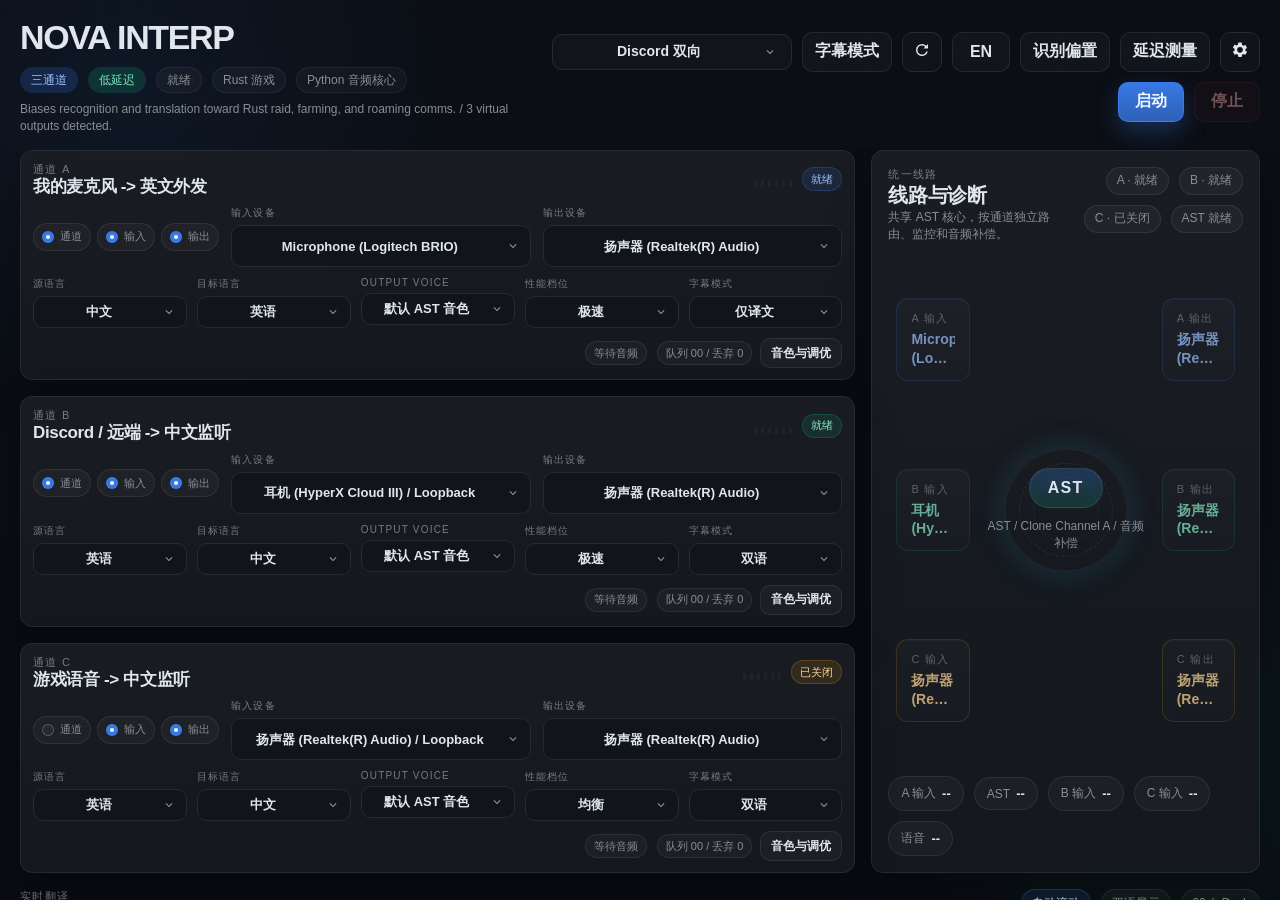
==== web_dashboard/index.html @ 584a2db0 "Initial commit" ====
<!doctype html>
<html lang="zh-CN">
<head>
  <meta charset="utf-8">
  <meta name="viewport" content="width=device-width, initial-scale=1">
  <title>NOVA INTERP</title>
  <link rel="stylesheet" href="./dashboard.css">
  <script src="qrc:///qtwebchannel/qwebchannel.js"></script>
</head>
<body>
  <div class="dashboard-app" id="app">
    <div class="ambient-grid" aria-hidden="true"></div>

    <header class="app-header">
      <div class="brand-stack">
        <div class="brand-line">
          <h1>NOVA INTERP</h1>
          <div class="status-tags">
            <span class="tag tag-blue" data-i18n="tag.dualChannel">Dual Channel</span>
            <span class="tag tag-green" data-i18n="tag.lowLatency">Low Latency</span>
            <span class="tag tag-muted" id="engineStateTag">Engine Ready</span>
            <span class="tag tag-muted" id="domainTag">Rust Raid</span>
            <span class="tag tag-muted" id="nativeCoreTag">Python Audio Core</span>
          </div>
        </div>
        <p class="brand-copy" id="brandCopy">
          Professional bilingual interpreting console for Discord, meetings, and live sessions.
        </p>
      </div>

      <div class="header-actions">
        <div class="scenario-block">
          <div class="custom-select compact" data-select="scene"></div>
        </div>

        <button class="action-button secondary compact-text-button" id="layoutToggleButton" type="button">字幕模式</button>

        <button class="icon-button" id="refreshButton" type="button" aria-label="Refresh">
          <svg viewBox="0 0 24 24" aria-hidden="true">
            <path d="M17.65 6.35A7.95 7.95 0 0 0 12 4a8 8 0 1 0 7.75 10h-2.08A6 6 0 1 1 12 6a5.9 5.9 0 0 1 4.24 1.76L14 10h6V4z"></path>
          </svg>
        </button>

        <button class="action-button secondary compact-text-button" id="languageToggleButton" type="button">EN</button>

        <button class="action-button secondary compact-text-button" id="biasButton" type="button" data-i18n="button.bias">Bias</button>

        <button class="action-button secondary compact-text-button" id="latencyButton" type="button" data-i18n="button.latency">Latency</button>

        <button class="icon-button" id="settingsButton" type="button" aria-label="Open settings">
          <svg viewBox="0 0 24 24" aria-hidden="true">
            <path d="M19.14 12.94a7.9 7.9 0 0 0 .05-.94 7.9 7.9 0 0 0-.05-.94l2.03-1.58a.5.5 0 0 0 .12-.63l-1.92-3.32a.5.5 0 0 0-.6-.22l-2.39.96a7.6 7.6 0 0 0-1.63-.94l-.36-2.54A.48.48 0 0 0 13.9 2h-3.8a.48.48 0 0 0-.49.41l-.36 2.54a7.6 7.6 0 0 0-1.63.94l-2.39-.96a.5.5 0 0 0-.6.22L2.71 8.47a.5.5 0 0 0 .12.63l2.03 1.58a7.9 7.9 0 0 0-.05.94c0 .32.02.63.05.94L2.83 14.14a.5.5 0 0 0-.12.63l1.92 3.32a.5.5 0 0 0 .6.22l2.39-.96c.5.38 1.05.69 1.63.94l.36 2.54a.48.48 0 0 0 .49.41h3.8a.48.48 0 0 0 .49-.41l.36-2.54c.58-.25 1.13-.56 1.63-.94l2.39.96a.5.5 0 0 0 .6-.22l1.92-3.32a.5.5 0 0 0-.12-.63zM12 15.5A3.5 3.5 0 1 1 12 8a3.5 3.5 0 0 1 0 7.5z"></path>
          </svg>
        </button>

        <button class="action-button primary" id="startButton" type="button" data-i18n="button.start">Start</button>
        <button class="action-button danger" id="stopButton" type="button" disabled data-i18n="button.stop">Stop</button>
      </div>
    </header>

    <main class="app-main">
      <section class="top-controls" id="topControls">
        <div class="controls-lock">
          <span class="lock-pill" data-i18n="runtime.running">Running</span>
          <span data-i18n="runtime.locked">Top configuration is locked while the engine is active.</span>
        </div>

        <article class="card channel-card channel-a control-card" data-channel="a" id="channelCardA">
          <div class="card-header">
            <div>
              <p class="eyebrow" data-i18n="channel.aEyebrow">Channel A</p>
              <h2 id="channelATitle">Speaker A</h2>
              <p class="card-copy" id="channelACopy">Outbound lane for your microphone, translated for the remote side.</p>
            </div>

            <div class="channel-header-meta">
              <div class="visualizer active" data-visualizer="a" aria-hidden="true">
                <span class="bar"></span>
                <span class="bar"></span>
                <span class="bar"></span>
                <span class="bar"></span>
                <span class="bar"></span>
                <span class="bar"></span>
              </div>
              <span class="status-pill accent-blue" data-state-pill="a">Ready</span>
            </div>
          </div>

          <div class="channel-top-band">
            <div class="channel-toggle-strip">
              <label class="channel-mini-toggle">
                <input id="aEnabledInput" type="checkbox">
                <span data-i18n="toggle.channel">Channel</span>
              </label>
              <label class="channel-mini-toggle">
                <input id="aInputEnabledInput" type="checkbox">
                <span data-i18n="toggle.input">Input</span>
              </label>
              <label class="channel-mini-toggle">
                <input id="aOutputEnabledInput" type="checkbox">
                <span data-i18n="toggle.output">Output</span>
              </label>
            </div>

            <div class="channel-device-grid">
              <div class="field">
                <span class="field-label" data-i18n="field.inputDevice">Input Device</span>
                <div class="custom-select" data-select="a-input"></div>
              </div>

              <div class="field">
                <span class="field-label" data-i18n="field.outputDevice">Output Device</span>
                <div class="custom-select" data-select="a-output"></div>
              </div>
            </div>
          </div>

          <div class="channel-config-grid">
            <div class="field">
              <span class="field-label" data-i18n="field.sourceLanguage">Source Language</span>
              <div class="custom-select compact" data-select="a-source"></div>
            </div>

            <div class="field">
              <span class="field-label" data-i18n="field.targetLanguage">Target Language</span>
              <div class="custom-select compact" data-select="a-target"></div>
            </div>

            <div class="field">
              <span class="field-label" data-i18n="field.outputVoice">Output Voice</span>
              <div class="custom-select compact" data-select="a-speaker"></div>
            </div>

            <div class="field">
              <span class="field-label" data-i18n="field.performance">Performance</span>
              <div class="custom-select compact" data-select="a-profile"></div>
            </div>

            <div class="field">
              <span class="field-label" data-i18n="field.transcriptMode">Transcript Mode</span>
              <div class="custom-select compact" data-select="a-subtitle"></div>
            </div>
          </div>

          <div class="channel-footer">
            <div class="route-note" id="aRouteNote"></div>
            <div class="channel-inline-actions">
              <div class="diag-chip-group">
                <span class="diag-chip accent-blue" id="aLatencyChip">72 ms audio</span>
                <span class="diag-chip" id="aQueueChip">Queue 02</span>
              </div>
              <button class="action-button secondary channel-tools-button" id="aChannelToolsButton" type="button" data-i18n="button.channelTools">Clone + Tuning</button>
            </div>
          </div>
        </article>

        <article class="card route-card control-card" id="routeCard">
          <div class="card-header route-header">
            <div>
              <p class="eyebrow" data-i18n="route.eyebrow">Unified Route</p>
              <h2 data-i18n="route.title">Route &amp; Diagnostics</h2>
              <p class="card-copy" id="routeCopy">Symmetric live view for both translation lanes with shared AST core.</p>
            </div>

            <div class="route-summary">
              <span class="summary-pill" id="summaryA">A Ready</span>
              <span class="summary-pill" id="summaryB">B Ready</span>
              <span class="summary-pill" id="summaryC">C Ready</span>
              <span class="summary-pill" id="summaryAst">AST Ready</span>
            </div>
          </div>

          <div class="route-network">
            <svg class="route-svg" viewBox="0 0 100 100" preserveAspectRatio="none" aria-hidden="true">
              <defs>
                <linearGradient id="routeBlue" x1="0%" y1="0%" x2="100%" y2="0%">
                  <stop offset="0%" stop-color="#3B82F6" stop-opacity="0.15"></stop>
                  <stop offset="45%" stop-color="#3B82F6" stop-opacity="0.95"></stop>
                  <stop offset="100%" stop-color="#3B82F6" stop-opacity="0.15"></stop>
                </linearGradient>
                <linearGradient id="routeGreen" x1="0%" y1="0%" x2="100%" y2="0%">
                  <stop offset="0%" stop-color="#10B981" stop-opacity="0.15"></stop>
                  <stop offset="45%" stop-color="#10B981" stop-opacity="0.95"></stop>
                  <stop offset="100%" stop-color="#10B981" stop-opacity="0.15"></stop>
                </linearGradient>
                <linearGradient id="routeAmber" x1="0%" y1="0%" x2="100%" y2="0%">
                  <stop offset="0%" stop-color="#F59E0B" stop-opacity="0.15"></stop>
                  <stop offset="45%" stop-color="#F59E0B" stop-opacity="0.95"></stop>
                  <stop offset="100%" stop-color="#F59E0B" stop-opacity="0.15"></stop>
                </linearGradient>
              </defs>
              <line x1="18" y1="18" x2="42" y2="18" class="route-line route-line-blue"></line>
              <line x1="58" y1="18" x2="82" y2="18" class="route-line route-line-blue"></line>
              <line x1="18" y1="50" x2="42" y2="50" class="route-line route-line-green"></line>
              <line x1="58" y1="50" x2="82" y2="50" class="route-line route-line-green"></line>
              <line x1="18" y1="82" x2="42" y2="82" class="route-line route-line-amber"></line>
              <line x1="58" y1="82" x2="82" y2="82" class="route-line route-line-amber"></line>
            </svg>

            <div class="route-node-card accent-blue active node-input-a">
              <span class="node-label" data-i18n="route.inputA">Input A</span>
              <strong class="node-value" id="routeInputA"></strong>
            </div>

            <div class="route-node-card accent-blue active node-output-a">
              <span class="node-label" data-i18n="route.outputA">Output A</span>
              <strong class="node-value" id="routeOutputA"></strong>
            </div>

            <div class="ast-core">
              <div class="ast-ring"></div>
              <div class="ast-pill">AST</div>
              <p id="astCoreCopy">Volc Engine S2S Stream</p>
            </div>

            <div class="route-node-card accent-green active node-output-b">
              <span class="node-label" data-i18n="route.outputB">Output B</span>
              <strong class="node-value" id="routeOutputB"></strong>
            </div>

            <div class="route-node-card accent-green active node-input-b">
              <span class="node-label" data-i18n="route.inputB">Input B</span>
              <strong class="node-value" id="routeInputB"></strong>
            </div>

            <div class="route-node-card accent-amber active node-input-c">
              <span class="node-label" data-i18n="route.inputC">Input C</span>
              <strong class="node-value" id="routeInputC"></strong>
            </div>

            <div class="route-node-card accent-amber active node-output-c">
              <span class="node-label" data-i18n="route.outputC">Output C</span>
              <strong class="node-value" id="routeOutputC"></strong>
            </div>
          </div>

          <div class="route-metrics">
            <div class="metric-chip">
              <span data-i18n="metric.inputA">Input A</span>
              <strong id="metricInputA">-32 dB</strong>
            </div>
            <div class="metric-chip">
              <span>AST</span>
              <strong id="metricAst">81 ms</strong>
            </div>
            <div class="metric-chip">
              <span data-i18n="metric.inputB">Input B</span>
              <strong id="metricInputB">-28 dB</strong>
            </div>
            <div class="metric-chip">
              <span data-i18n="metric.inputC">Input C</span>
              <strong id="metricInputC">-41 dB</strong>
            </div>
            <div class="metric-chip">
              <span data-i18n="metric.tts">TTS</span>
              <strong id="metricTts">124 ms</strong>
            </div>
          </div>
        </article>

        <article class="card channel-card channel-b control-card" data-channel="b" id="channelCardB">
          <div class="card-header">
            <div>
              <p class="eyebrow" data-i18n="channel.bEyebrow">Channel B</p>
              <h2 id="channelBTitle">Speaker B</h2>
              <p class="card-copy" id="channelBCopy">Inbound lane for remote audio, translated back for your monitoring bus.</p>
            </div>

            <div class="channel-header-meta">
              <div class="visualizer active" data-visualizer="b" aria-hidden="true">
                <span class="bar"></span>
                <span class="bar"></span>
                <span class="bar"></span>
                <span class="bar"></span>
                <span class="bar"></span>
                <span class="bar"></span>
              </div>
              <span class="status-pill accent-green" data-state-pill="b">Ready</span>
            </div>
          </div>

          <div class="channel-top-band">
            <div class="channel-toggle-strip">
              <label class="channel-mini-toggle">
                <input id="bEnabledInput" type="checkbox">
                <span data-i18n="toggle.channel">Channel</span>
              </label>
              <label class="channel-mini-toggle">
                <input id="bInputEnabledInput" type="checkbox">
                <span data-i18n="toggle.input">Input</span>
              </label>
              <label class="channel-mini-toggle">
                <input id="bOutputEnabledInput" type="checkbox">
                <span data-i18n="toggle.output">Output</span>
              </label>
            </div>

            <div class="channel-device-grid">
              <div class="field">
                <span class="field-label" data-i18n="field.inputDevice">Input Device</span>
                <div class="custom-select" data-select="b-input"></div>
              </div>

              <div class="field">
                <span class="field-label" data-i18n="field.outputDevice">Output Device</span>
                <div class="custom-select" data-select="b-output"></div>
              </div>
            </div>
          </div>

          <div class="channel-config-grid">
            <div class="field">
              <span class="field-label" data-i18n="field.sourceLanguage">Source Language</span>
              <div class="custom-select compact" data-select="b-source"></div>
            </div>

            <div class="field">
              <span class="field-label" data-i18n="field.targetLanguage">Target Language</span>
              <div class="custom-select compact" data-select="b-target"></div>
            </div>

            <div class="field">
              <span class="field-label" data-i18n="field.outputVoice">Output Voice</span>
              <div class="custom-select compact" data-select="b-speaker"></div>
            </div>

            <div class="field">
              <span class="field-label" data-i18n="field.performance">Performance</span>
              <div class="custom-select compact" data-select="b-profile"></div>
            </div>

            <div class="field">
              <span class="field-label" data-i18n="field.transcriptMode">Transcript Mode</span>
              <div class="custom-select compact" data-select="b-subtitle"></div>
            </div>
          </div>

          <div class="channel-footer">
            <div class="route-note" id="bRouteNote"></div>
            <div class="channel-inline-actions">
              <div class="diag-chip-group">
                <span class="diag-chip accent-green" id="bLatencyChip">68 ms audio</span>
                <span class="diag-chip" id="bQueueChip">Queue 01</span>
              </div>
              <button class="action-button secondary channel-tools-button" id="bChannelToolsButton" type="button" data-i18n="button.channelTools">Clone + Tuning</button>
            </div>
          </div>
        </article>

        <article class="card channel-card channel-c control-card" data-channel="c" id="channelCardC">
          <div class="card-header">
            <div>
              <p class="eyebrow" data-i18n="channel.cEyebrow">Channel C</p>
              <h2 id="channelCTitle">Speaker C</h2>
              <p class="card-copy" id="channelCCopy">Inbound lane for game voice audio, translated for your local monitoring without hijacking your game sound output.</p>
            </div>

            <div class="channel-header-meta">
              <div class="visualizer active" data-visualizer="c" aria-hidden="true">
                <span class="bar"></span>
                <span class="bar"></span>
                <span class="bar"></span>
                <span class="bar"></span>
                <span class="bar"></span>
                <span class="bar"></span>
              </div>
              <span class="status-pill accent-amber" data-state-pill="c">Ready</span>
            </div>
          </div>

          <div class="channel-top-band">
            <div class="channel-toggle-strip">
              <label class="channel-mini-toggle">
                <input id="cEnabledInput" type="checkbox">
                <span data-i18n="toggle.channel">Channel</span>
              </label>
              <label class="channel-mini-toggle">
                <input id="cInputEnabledInput" type="checkbox">
                <span data-i18n="toggle.input">Input</span>
              </label>
              <label class="channel-mini-toggle">
                <input id="cOutputEnabledInput" type="checkbox">
                <span data-i18n="toggle.output">Output</span>
              </label>
            </div>

            <div class="channel-device-grid">
              <div class="field">
                <span class="field-label" data-i18n="field.inputDevice">Input Device</span>
                <div class="custom-select" data-select="c-input"></div>
              </div>

              <div class="field">
                <span class="field-label" data-i18n="field.outputDevice">Output Device</span>
                <div class="custom-select" data-select="c-output"></div>
              </div>
            </div>
          </div>

          <div class="channel-config-grid">
            <div class="field">
              <span class="field-label" data-i18n="field.sourceLanguage">Source Language</span>
              <div class="custom-select compact" data-select="c-source"></div>
            </div>

            <div class="field">
              <span class="field-label" data-i18n="field.targetLanguage">Target Language</span>
              <div class="custom-select compact" data-select="c-target"></div>
            </div>

            <div class="field">
              <span class="field-label" data-i18n="field.outputVoice">Output Voice</span>
              <div class="custom-select compact" data-select="c-speaker"></div>
            </div>

            <div class="field">
              <span class="field-label" data-i18n="field.performance">Performance</span>
              <div class="custom-select compact" data-select="c-profile"></div>
            </div>

            <div class="field">
              <span class="field-label" data-i18n="field.transcriptMode">Transcript Mode</span>
              <div class="custom-select compact" data-select="c-subtitle"></div>
            </div>
          </div>

          <div class="channel-footer">
            <div class="route-note" id="cRouteNote"></div>
            <div class="channel-inline-actions">
              <div class="diag-chip-group">
                <span class="diag-chip accent-amber" id="cLatencyChip">94 ms audio</span>
                <span class="diag-chip" id="cQueueChip">Queue 00</span>
              </div>
              <button class="action-button secondary channel-tools-button" id="cChannelToolsButton" type="button" data-i18n="button.channelTools">Clone + Tuning</button>
            </div>
          </div>
        </article>
      </section>

      <section class="transcript-dock">
        <div class="dock-header">
          <div>
            <p class="eyebrow" data-i18n="dock.eyebrow">Live Translation</p>
            <h2 data-i18n="dock.title">Dual-Pane Transcript Dock</h2>
            <p class="card-copy" data-i18n="dock.copy">Smooth auto-scroll, source text dimmed, translated text emphasized for continuous reading.</p>
          </div>

          <div class="dock-summary">
            <span class="summary-pill active" data-i18n="dock.autoScroll">Auto Scroll</span>
            <span class="summary-pill" data-i18n="dock.bilingual">Bilingual</span>
            <span class="summary-pill">60vh Dock</span>
          </div>
        </div>

        <div class="transcript-grid">
          <section class="transcript-pane pane-a">
            <div class="pane-header">
              <div>
                <p class="eyebrow" data-i18n="pane.aEyebrow">Channel A Feed</p>
                <h3 id="paneATitle">Speaker A to Remote</h3>
              </div>
              <span class="status-pill accent-blue" id="paneAStatus">Idle</span>
            </div>
            <div class="live-preview" id="livePreviewA">
              <div class="entry-source" id="livePreviewASource"></div>
              <div class="entry-target" id="livePreviewATarget"></div>
            </div>
            <div class="transcript-scroll" id="transcriptA"></div>
          </section>

          <section class="transcript-pane pane-b">
            <div class="pane-header">
              <div>
                <p class="eyebrow" data-i18n="pane.bEyebrow">Channel B Feed</p>
                <h3 id="paneBTitle">Remote to Speaker A</h3>
              </div>
              <span class="status-pill accent-green" id="paneBStatus">Idle</span>
            </div>
            <div class="live-preview" id="livePreviewB">
              <div class="entry-source" id="livePreviewBSource"></div>
              <div class="entry-target" id="livePreviewBTarget"></div>
            </div>
            <div class="transcript-scroll" id="transcriptB"></div>
          </section>

          <section class="transcript-pane pane-c">
            <div class="pane-header">
              <div>
                <p class="eyebrow" data-i18n="pane.cEyebrow">Channel C Feed</p>
                <h3 id="paneCTitle">Game Voice to You</h3>
              </div>
              <span class="status-pill accent-amber" id="paneCStatus">Idle</span>
            </div>
            <div class="live-preview" id="livePreviewC">
              <div class="entry-source" id="livePreviewCSource"></div>
              <div class="entry-target" id="livePreviewCTarget"></div>
            </div>
            <div class="transcript-scroll" id="transcriptC"></div>
          </section>
        </div>
      </section>
    </main>

    <div class="modal-backdrop" id="modalBackdrop" hidden></div>

    <aside class="credentials-drawer system-drawer" id="credentialsDrawer" aria-hidden="true">
      <div class="drawer-header">
        <div>
          <p class="eyebrow" data-i18n="drawer.eyebrow">Engine Settings</p>
          <h2 data-i18n="drawer.title">Engine Credentials</h2>
        </div>
        <button class="icon-button ghost" id="closeDrawerButton" type="button" aria-label="Close settings">
          <svg viewBox="0 0 24 24" aria-hidden="true">
            <path d="M18.3 5.71 12 12l6.3 6.29-1.42 1.42L10.59 13.4 4.29 19.7 2.88 18.3 9.17 12 2.88 5.71 4.29 4.29l6.3 6.3 6.29-6.3z"></path>
          </svg>
        </button>
      </div>

      <div class="drawer-body">
        <section class="drawer-section">
          <div class="section-head">
            <div>
              <p class="eyebrow" data-i18n="platform.eyebrow">Platform</p>
              <h3 data-i18n="platform.title">Audio Core &amp; Updates</h3>
            </div>
            <span class="summary-pill" id="audioCorePill">Python Audio</span>
          </div>

          <label class="credential-field">
            <span class="field-label" data-i18n="platform.updateManifest">Update Manifest URL</span>
            <input class="credential-input" id="updateManifestInput" type="text" value="">
          </label>

          <div class="drawer-inline">
            <button class="action-button secondary" id="checkUpdateButton" type="button" data-i18n="button.checkUpdates">Check Updates</button>
            <button class="action-button secondary" id="downloadUpdateButton" type="button" data-i18n="button.downloadUpdate">Download Update</button>
          </div>

          <div class="drawer-note" id="updateStatusNote"></div>
        </section>

        <section class="drawer-section">
          <div class="section-head">
            <div>
              <p class="eyebrow" data-i18n="credentials.eyebrow">Credentials</p>
              <h3 data-i18n="credentials.title">Engine Access</h3>
            </div>
          </div>

          <label class="credential-field">
            <span class="field-label">App ID</span>
            <input class="credential-input" id="credentialAppId" type="text" value="">
          </label>

          <label class="credential-field">
            <span class="field-label" data-i18n="credentials.accessToken">Access Token</span>
            <input class="credential-input" id="credentialAccessToken" type="password" value="">
          </label>

          <label class="credential-field">
            <span class="field-label" data-i18n="credentials.secretKey">Secret Key</span>
            <input class="credential-input" id="credentialSecretKey" type="password" value="">
          </label>

          <label class="credential-field">
            <span class="field-label" data-i18n="credentials.resourceId">Resource ID</span>
            <input class="credential-input" id="credentialResourceId" type="text" value="volc.service_type.10053">
          </label>

          <div class="drawer-note" data-i18n="credentials.note">
            Virtual sound cards, loopback inputs, and hardware devices are all refreshed from the local machine. Install a new cable, click refresh, and it will appear in the dropdowns.
          </div>
        </section>

        <div class="drawer-actions">
          <button class="action-button" id="saveConfigButton" type="button" data-i18n="button.saveConfig">Save Config</button>
          <button class="action-button" id="exportSessionButton" type="button" data-i18n="button.exportSession">Export Session</button>
        </div>
      </div>
    </aside>

    <aside class="credentials-drawer bias-drawer" id="biasDrawer" aria-hidden="true">
      <div class="drawer-header">
        <div>
          <p class="eyebrow" data-i18n="domain.eyebrow">Domain Bias</p>
          <h2 data-i18n="domain.title">Recognition Bias</h2>
        </div>
        <button class="icon-button ghost" id="closeBiasDrawerButton" type="button" aria-label="Close bias settings">
          <svg viewBox="0 0 24 24" aria-hidden="true">
            <path d="M18.3 5.71 12 12l6.3 6.29-1.42 1.42L10.59 13.4 4.29 19.7 2.88 18.3 9.17 12 2.88 5.71 4.29 4.29l6.3 6.3 6.29-6.3z"></path>
          </svg>
        </button>
      </div>

      <div class="drawer-body">
        <section class="drawer-section">
          <div class="section-head">
            <div>
              <p class="eyebrow" data-i18n="domain.eyebrow">Domain Bias</p>
              <h3 data-i18n="domain.title">Recognition Bias</h3>
            </div>
            <span class="summary-pill" id="virtualDeviceHint">Virtual-ready</span>
          </div>

          <div class="field">
            <span class="field-label" data-i18n="domain.preset">Domain Preset</span>
            <div class="custom-select compact" data-select="domain-preset"></div>
          </div>

          <label class="credential-field">
            <span class="field-label" data-i18n="domain.context">Context Bias</span>
            <textarea class="drawer-textarea" id="domainContextInput" rows="4"></textarea>
          </label>

          <label class="credential-field">
            <span class="field-label" data-i18n="domain.hotWords">Hot Words</span>
            <textarea class="drawer-textarea" id="domainHotWordsInput" rows="4"></textarea>
          </label>

          <label class="credential-field">
            <span class="field-label" data-i18n="domain.correctWords">Correct Words</span>
            <textarea class="drawer-textarea" id="domainCorrectWordsInput" rows="5" placeholder="wrong => right"></textarea>
          </label>

          <label class="credential-field">
            <span class="field-label" data-i18n="domain.glossary">Glossary</span>
            <textarea class="drawer-textarea" id="domainGlossaryInput" rows="5" placeholder="source => target"></textarea>
          </label>
        </section>
      </div>
    </aside>

    <aside class="credentials-drawer latency-drawer" id="latencyDrawer" aria-hidden="true">
      <div class="drawer-header">
        <div>
          <p class="eyebrow" data-i18n="latency.eyebrow">Latency</p>
          <h2 data-i18n="latency.title">Latency Measurement</h2>
          <p class="brand-copy" data-i18n="latency.copy">Measure first audio, recognition, translation, and TTS generation latency from the current session.</p>
        </div>
        <button class="icon-button ghost" id="closeLatencyDrawerButton" type="button" aria-label="Close latency panel">
          <svg viewBox="0 0 24 24" aria-hidden="true">
            <path d="M18.3 5.71 12 12l6.3 6.29-1.42 1.42L10.59 13.4 4.29 19.7 2.88 18.3 9.17 12 2.88 5.71 4.29 4.29l6.3 6.3 6.29-6.3z"></path>
          </svg>
        </button>
      </div>

      <div class="drawer-body">
        <section class="drawer-section">
          <div class="section-head">
            <div>
              <p class="eyebrow" data-i18n="latency.summaryEyebrow">Session Summary</p>
              <h3 data-i18n="latency.summaryTitle">Current Summary</h3>
            </div>
            <span class="summary-pill" id="latencySummaryScope">Active</span>
          </div>

          <div class="latency-summary-grid">
            <article class="latency-stat-card">
              <span class="field-label" data-i18n="latency.firstAudio">First Audio</span>
              <strong id="latencySummaryFirstAudio">--</strong>
            </article>
            <article class="latency-stat-card">
              <span class="field-label" data-i18n="latency.recognition">Speech Recognition</span>
              <strong id="latencySummaryRecognition">--</strong>
            </article>
            <article class="latency-stat-card">
              <span class="field-label" data-i18n="latency.translation">Translation Processing</span>
              <strong id="latencySummaryTranslation">--</strong>
            </article>
            <article class="latency-stat-card">
              <span class="field-label" data-i18n="latency.tts">TTS Generation</span>
              <strong id="latencySummaryTts">--</strong>
            </article>
          </div>
        </section>

        <section class="drawer-section">
          <div class="section-head">
            <div>
              <p class="eyebrow" data-i18n="latency.channelEyebrow">Per Channel</p>
              <h3 data-i18n="latency.channelTitle">Channel Breakdown</h3>
            </div>
          </div>

          <div class="latency-channel-list">
            <article class="latency-channel-card accent-blue" id="latencyCardA">
              <div class="latency-channel-head">
                <div>
                  <p class="eyebrow" data-i18n="channel.aEyebrow">Channel A</p>
                  <h3 id="latencyTitleA">Channel A</h3>
                </div>
                <span class="status-pill accent-blue" id="latencyStatusA">Idle</span>
              </div>
              <div class="latency-stat-grid">
                <div class="latency-stat-row"><span data-i18n="latency.firstAudio">First Audio</span><strong id="latencyAFirstAudio">--</strong></div>
                <div class="latency-stat-row"><span data-i18n="latency.recognition">Speech Recognition</span><strong id="latencyARecognition">--</strong></div>
                <div class="latency-stat-row"><span data-i18n="latency.translation">Translation Processing</span><strong id="latencyATranslation">--</strong></div>
                <div class="latency-stat-row"><span data-i18n="latency.tts">TTS Generation</span><strong id="latencyATts">--</strong></div>
              </div>
            </article>

            <article class="latency-channel-card accent-green" id="latencyCardB">
              <div class="latency-channel-head">
                <div>
                  <p class="eyebrow" data-i18n="channel.bEyebrow">Channel B</p>
                  <h3 id="latencyTitleB">Channel B</h3>
                </div>
                <span class="status-pill accent-green" id="latencyStatusB">Idle</span>
              </div>
              <div class="latency-stat-grid">
                <div class="latency-stat-row"><span data-i18n="latency.firstAudio">First Audio</span><strong id="latencyBFirstAudio">--</strong></div>
                <div class="latency-stat-row"><span data-i18n="latency.recognition">Speech Recognition</span><strong id="latencyBRecognition">--</strong></div>
                <div class="latency-stat-row"><span data-i18n="latency.translation">Translation Processing</span><strong id="latencyBTranslation">--</strong></div>
                <div class="latency-stat-row"><span data-i18n="latency.tts">TTS Generation</span><strong id="latencyBTts">--</strong></div>
              </div>
            </article>

            <article class="latency-channel-card accent-amber" id="latencyCardC">
              <div class="latency-channel-head">
                <div>
                  <p class="eyebrow" data-i18n="channel.cEyebrow">Channel C</p>
                  <h3 id="latencyTitleC">Channel C</h3>
                </div>
                <span class="status-pill accent-amber" id="latencyStatusC">Idle</span>
              </div>
              <div class="latency-stat-grid">
                <div class="latency-stat-row"><span data-i18n="latency.firstAudio">First Audio</span><strong id="latencyCFirstAudio">--</strong></div>
                <div class="latency-stat-row"><span data-i18n="latency.recognition">Speech Recognition</span><strong id="latencyCRecognition">--</strong></div>
                <div class="latency-stat-row"><span data-i18n="latency.translation">Translation Processing</span><strong id="latencyCTranslation">--</strong></div>
                <div class="latency-stat-row"><span data-i18n="latency.tts">TTS Generation</span><strong id="latencyCTts">--</strong></div>
              </div>
            </article>
          </div>
        </section>
      </div>
    </aside>

    <aside class="credentials-drawer channel-drawer" id="channelDrawer" aria-hidden="true">
      <div class="drawer-header">
        <div>
          <p class="eyebrow" id="channelDrawerEyebrow">Channel A</p>
          <h2 id="channelDrawerTitle">Channel A Clone &amp; Tuning</h2>
          <p class="brand-copy" id="channelDrawerCopy">Open channel-specific voice clone and low-latency tuning.</p>
        </div>
        <button class="icon-button ghost" id="closeChannelDrawerButton" type="button" aria-label="Close channel tools">
          <svg viewBox="0 0 24 24" aria-hidden="true">
            <path d="M18.3 5.71 12 12l6.3 6.29-1.42 1.42L10.59 13.4 4.29 19.7 2.88 18.3 9.17 12 2.88 5.71 4.29 4.29l6.3 6.3 6.29-6.3z"></path>
          </svg>
        </button>
      </div>

      <div class="drawer-body">
        <section class="drawer-section">
          <div class="section-head">
            <div>
              <p class="eyebrow" data-i18n="clone.eyebrow">Voice Clone</p>
              <h3 data-i18n="clone.title">Voice Clone V3</h3>
            </div>
          </div>

          <div class="advanced-grid channel-scope-grid">
            <div class="advanced-card channel-detail-panel" data-channel-panel="a">
              <p class="eyebrow" data-i18n="channel.aEyebrow">Channel A</p>

              <div class="drawer-inline">
                <button class="action-button secondary compact-text-button" id="aPreviewVoiceButton" type="button" data-i18n="button.previewVoice">Preview</button>
                <span class="drawer-note inline-note" id="aPreviewVoiceNote"></span>
              </div>

              <label class="toggle-row">
                <input id="aCloneEnabledInput" type="checkbox">
                <span data-i18n="advanced.useClone">Use Cloned Voice</span>
              </label>

              <div class="field">
                <span class="field-label" data-i18n="advanced.cloneSpeaker">Clone Speaker ID</span>
                <div class="custom-select compact" data-select="a-clone-speaker"></div>
              </div>

              <label class="credential-field">
                <span class="field-label" data-i18n="advanced.cloneSpeed">Clone Speed</span>
                <input class="credential-input" id="aCloneSpeedInput" type="number" min="0.6" max="1.8" step="0.05">
              </label>
            </div>

            <div class="advanced-card channel-detail-panel" data-channel-panel="b">
              <p class="eyebrow" data-i18n="channel.bEyebrow">Channel B</p>

              <div class="drawer-inline">
                <button class="action-button secondary compact-text-button" id="bPreviewVoiceButton" type="button" data-i18n="button.previewVoice">Preview</button>
                <span class="drawer-note inline-note" id="bPreviewVoiceNote"></span>
              </div>

              <label class="toggle-row">
                <input id="bCloneEnabledInput" type="checkbox">
                <span data-i18n="advanced.useClone">Use Cloned Voice</span>
              </label>

              <div class="field">
                <span class="field-label" data-i18n="advanced.cloneSpeaker">Clone Speaker ID</span>
                <div class="custom-select compact" data-select="b-clone-speaker"></div>
              </div>

              <label class="credential-field">
                <span class="field-label" data-i18n="advanced.cloneSpeed">Clone Speed</span>
                <input class="credential-input" id="bCloneSpeedInput" type="number" min="0.6" max="1.8" step="0.05">
              </label>
            </div>

            <div class="advanced-card channel-detail-panel" data-channel-panel="c">
              <p class="eyebrow" data-i18n="channel.cEyebrow">Channel C</p>

              <div class="drawer-inline">
                <button class="action-button secondary compact-text-button" id="cPreviewVoiceButton" type="button" data-i18n="button.previewVoice">Preview</button>
                <span class="drawer-note inline-note" id="cPreviewVoiceNote"></span>
              </div>

              <label class="toggle-row">
                <input id="cCloneEnabledInput" type="checkbox">
                <span data-i18n="advanced.useClone">Use Cloned Voice</span>
              </label>

              <div class="field">
                <span class="field-label" data-i18n="advanced.cloneSpeaker">Clone Speaker ID</span>
                <div class="custom-select compact" data-select="c-clone-speaker"></div>
              </div>

              <label class="credential-field">
                <span class="field-label" data-i18n="advanced.cloneSpeed">Clone Speed</span>
                <input class="credential-input" id="cCloneSpeedInput" type="number" min="0.6" max="1.8" step="0.05">
              </label>
            </div>
          </div>

          <label class="credential-field">
            <span class="field-label" data-i18n="clone.samplePath">Training Sample</span>
            <div class="drawer-inline">
              <input class="credential-input grow" id="voiceCloneSamplePathInput" type="text" value="">
              <button class="action-button secondary" id="voiceCloneBrowseButton" type="button" data-i18n="button.browse">Browse</button>
            </div>
          </label>

          <div class="advanced-grid clone-record-grid">
            <div class="field">
              <span class="field-label" data-i18n="clone.recordInput">Record Input</span>
              <div class="custom-select compact" data-select="voice-clone-record-device"></div>
            </div>

            <div class="field">
              <span class="field-label" data-i18n="clone.recordAction">Microphone Sample</span>
              <div class="drawer-inline">
                <button class="action-button secondary" id="voiceCloneRecordButton" type="button" data-i18n="button.recordClone">Record from Mic</button>
                <span class="drawer-note inline-note" id="voiceCloneRecordNote"></span>
              </div>
            </div>
          </div>

          <div class="advanced-grid">
            <div class="field">
              <span class="field-label" data-i18n="clone.speakerId">Speaker ID</span>
              <div class="custom-select compact" data-select="voice-clone-speaker-id"></div>
            </div>

            <div class="field">
              <span class="field-label" data-i18n="clone.language">Training Language</span>
              <div class="custom-select compact" data-select="voice-clone-language"></div>
            </div>
          </div>

          <label class="credential-field">
            <span class="field-label" data-i18n="clone.referenceText">Reference Text</span>
            <textarea class="drawer-textarea" id="voiceCloneReferenceInput" rows="3"></textarea>
          </label>

          <label class="credential-field">
            <span class="field-label" data-i18n="clone.demoText">Demo Text</span>
            <textarea class="drawer-textarea" id="voiceCloneDemoInput" rows="3"></textarea>
          </label>

          <div class="drawer-inline">
            <button class="action-button secondary" id="trainVoiceCloneButton" type="button" data-i18n="button.trainClone">Train Clone</button>
            <button class="action-button secondary" id="refreshVoiceCloneButton" type="button" data-i18n="button.refreshClone">Refresh Status</button>
          </div>

          <div class="drawer-note" id="cloneStatusNote"></div>
        </section>

        <section class="drawer-section">
          <div class="section-head">
            <div>
              <p class="eyebrow" data-i18n="advanced.eyebrow">Latency &amp; Cleanup</p>
              <h3 data-i18n="advanced.title">Advanced Channel Tuning</h3>
            </div>
          </div>

          <div class="advanced-grid">
            <div class="advanced-card channel-detail-panel" data-channel-panel="a">
              <p class="eyebrow" data-i18n="channel.aEyebrow">Channel A</p>

              <label class="credential-field">
                <span class="field-label" data-i18n="advanced.startupBuffer">Startup Buffer (ms)</span>
                <input class="credential-input" id="aStartupBufferInput" type="number" min="16" max="200" step="1">
              </label>

              <label class="credential-field">
                <span class="field-label" data-i18n="advanced.noiseGate">Noise Gate (dB)</span>
                <input class="credential-input" id="aNoiseGateInput" type="number" min="-90" max="-10" step="1">
              </label>

              <label class="credential-field">
                <span class="field-label" data-i18n="advanced.silenceHold">Silence Hold (ms)</span>
                <input class="credential-input" id="aHoldInput" type="number" min="0" max="1200" step="10">
              </label>

              <label class="toggle-row">
                <input id="aSkipSilenceInput" type="checkbox">
                <span data-i18n="advanced.dropSilence">Drop silent chunks</span>
              </label>

              <label class="toggle-row">
                <input id="aEnableAgcInput" type="checkbox">
                <span data-i18n="advanced.enableAgc">Enable AGC</span>
              </label>

              <label class="credential-field">
                <span class="field-label" data-i18n="advanced.agcTarget">AGC Target (dBFS)</span>
                <input class="credential-input" id="aAgcTargetInput" type="number" min="-30" max="-6" step="1">
              </label>

              <label class="credential-field">
                <span class="field-label" data-i18n="advanced.agcMaxGain">AGC Max Gain</span>
                <input class="credential-input" id="aAgcMaxGainInput" type="number" min="1" max="16" step="0.5">
              </label>

              <label class="toggle-row">
                <input id="aEnableDenoiseInput" type="checkbox">
                <span data-i18n="advanced.enableDenoise">Enable Denoise</span>
              </label>

              <label class="credential-field">
                <span class="field-label" data-i18n="advanced.denoiseStrength">Denoise Strength</span>
                <input class="credential-input" id="aDenoiseStrengthInput" type="number" min="0" max="0.95" step="0.01">
              </label>

              <label class="toggle-row">
                <input id="aMonitorEnabledInput" type="checkbox">
                <span data-i18n="advanced.monitorPlayback">Monitor translated voice</span>
              </label>

              <div class="field">
                <span class="field-label" data-i18n="advanced.monitorDevice">Monitor Device</span>
                <div class="custom-select compact" data-select="a-monitor-output"></div>
              </div>
            </div>

            <div class="advanced-card channel-detail-panel" data-channel-panel="b">
              <p class="eyebrow" data-i18n="channel.bEyebrow">Channel B</p>

              <label class="credential-field">
                <span class="field-label" data-i18n="advanced.startupBuffer">Startup Buffer (ms)</span>
                <input class="credential-input" id="bStartupBufferInput" type="number" min="16" max="200" step="1">
              </label>

              <label class="credential-field">
                <span class="field-label" data-i18n="advanced.noiseGate">Noise Gate (dB)</span>
                <input class="credential-input" id="bNoiseGateInput" type="number" min="-90" max="-10" step="1">
              </label>

              <label class="credential-field">
                <span class="field-label" data-i18n="advanced.silenceHold">Silence Hold (ms)</span>
                <input class="credential-input" id="bHoldInput" type="number" min="0" max="1200" step="10">
              </label>

              <label class="toggle-row">
                <input id="bSkipSilenceInput" type="checkbox">
                <span data-i18n="advanced.dropSilence">Drop silent chunks</span>
              </label>

              <label class="toggle-row">
                <input id="bEnableAgcInput" type="checkbox">
                <span data-i18n="advanced.enableAgc">Enable AGC</span>
              </label>

              <label class="credential-field">
                <span class="field-label" data-i18n="advanced.agcTarget">AGC Target (dBFS)</span>
                <input class="credential-input" id="bAgcTargetInput" type="number" min="-30" max="-6" step="1">
              </label>

              <label class="credential-field">
                <span class="field-label" data-i18n="advanced.agcMaxGain">AGC Max Gain</span>
                <input class="credential-input" id="bAgcMaxGainInput" type="number" min="1" max="16" step="0.5">
              </label>

              <label class="toggle-row">
                <input id="bEnableDenoiseInput" type="checkbox">
                <span data-i18n="advanced.enableDenoise">Enable Denoise</span>
              </label>

              <label class="credential-field">
                <span class="field-label" data-i18n="advanced.denoiseStrength">Denoise Strength</span>
                <input class="credential-input" id="bDenoiseStrengthInput" type="number" min="0" max="0.95" step="0.01">
              </label>

              <label class="toggle-row">
                <input id="bMonitorEnabledInput" type="checkbox">
                <span data-i18n="advanced.monitorPlayback">Monitor translated voice</span>
              </label>

              <div class="field">
                <span class="field-label" data-i18n="advanced.monitorDevice">Monitor Device</span>
                <div class="custom-select compact" data-select="b-monitor-output"></div>
              </div>
            </div>

            <div class="advanced-card channel-detail-panel" data-channel-panel="c">
              <p class="eyebrow" data-i18n="channel.cEyebrow">Channel C</p>

              <label class="credential-field">
                <span class="field-label" data-i18n="advanced.startupBuffer">Startup Buffer (ms)</span>
                <input class="credential-input" id="cStartupBufferInput" type="number" min="16" max="200" step="1">
              </label>

              <label class="credential-field">
                <span class="field-label" data-i18n="advanced.noiseGate">Noise Gate (dB)</span>
                <input class="credential-input" id="cNoiseGateInput" type="number" min="-90" max="-10" step="1">
              </label>

              <label class="credential-field">
                <span class="field-label" data-i18n="advanced.silenceHold">Silence Hold (ms)</span>
                <input class="credential-input" id="cHoldInput" type="number" min="0" max="1200" step="10">
              </label>

              <label class="toggle-row">
                <input id="cSkipSilenceInput" type="checkbox">
                <span data-i18n="advanced.dropSilence">Drop silent chunks</span>
              </label>

              <label class="toggle-row">
                <input id="cEnableAgcInput" type="checkbox">
                <span data-i18n="advanced.enableAgc">Enable AGC</span>
              </label>

              <label class="credential-field">
                <span class="field-label" data-i18n="advanced.agcTarget">AGC Target (dBFS)</span>
                <input class="credential-input" id="cAgcTargetInput" type="number" min="-30" max="-6" step="1">
              </label>

              <label class="credential-field">
                <span class="field-label" data-i18n="advanced.agcMaxGain">AGC Max Gain</span>
                <input class="credential-input" id="cAgcMaxGainInput" type="number" min="1" max="16" step="0.5">
              </label>

              <label class="toggle-row">
                <input id="cEnableDenoiseInput" type="checkbox">
                <span data-i18n="advanced.enableDenoise">Enable Denoise</span>
              </label>

              <label class="credential-field">
                <span class="field-label" data-i18n="advanced.denoiseStrength">Denoise Strength</span>
                <input class="credential-input" id="cDenoiseStrengthInput" type="number" min="0" max="0.95" step="0.01">
              </label>

              <label class="toggle-row">
                <input id="cMonitorEnabledInput" type="checkbox">
                <span data-i18n="advanced.monitorPlayback">Monitor translated voice</span>
              </label>

              <div class="field">
                <span class="field-label" data-i18n="advanced.monitorDevice">Monitor Device</span>
                <div class="custom-select compact" data-select="c-monitor-output"></div>
              </div>
            </div>
          </div>
        </section>
      </div>
    </aside>
  </div>

  <script src="./dashboard_state.js"></script>
  <script src="./dashboard.js"></script>
</body>
</html>
---- web_dashboard/dashboard.css ----
:root {
  color-scheme: dark;
  --bg: #0b0e14;
  --bg-deep: #080b10;
  --card: #15181e;
  --card-alt: #1a1d23;
  --border: #262b33;
  --border-soft: rgba(255, 255, 255, 0.04);
  --text: #e0e6ed;
  --muted: #8a8d91;
  --muted-soft: #69717d;
  --blue: #3b82f6;
  --blue-soft: rgba(59, 130, 246, 0.18);
  --green: #10b981;
  --green-soft: rgba(16, 185, 129, 0.18);
  --amber: #f59e0b;
  --amber-soft: rgba(245, 158, 11, 0.18);
  --danger: #ef4444;
  --danger-soft: rgba(239, 68, 68, 0.16);
  --shadow: 0 18px 40px rgba(0, 0, 0, 0.26);
  --radius: 12px;
  --gap: 16px;
}

* {
  box-sizing: border-box;
  min-width: 0;
}

html,
body {
  margin: 0;
  height: 100%;
  overflow: hidden;
  background: var(--bg);
  color: var(--text);
  font-family: "Segoe UI Variable Text", "Inter", "PingFang SC", sans-serif;
  -webkit-font-smoothing: antialiased;
  text-rendering: optimizeLegibility;
}

button,
input {
  font: inherit;
}

body {
  background:
    radial-gradient(circle at 10% 10%, rgba(59, 130, 246, 0.08), transparent 24%),
    radial-gradient(circle at 92% 84%, rgba(16, 185, 129, 0.07), transparent 20%),
    linear-gradient(180deg, #0b0e14 0%, #090c12 100%);
}

.dashboard-app {
  position: relative;
  display: flex;
  flex-direction: column;
  height: 100vh;
  overflow: hidden;
}

.ambient-grid {
  position: absolute;
  inset: 0;
  pointer-events: none;
  opacity: 0.55;
  background-image:
    linear-gradient(rgba(255, 255, 255, 0.02) 1px, transparent 1px),
    linear-gradient(90deg, rgba(255, 255, 255, 0.02) 1px, transparent 1px);
  background-size: 48px 48px;
  mask-image: linear-gradient(180deg, rgba(0, 0, 0, 0.55), transparent 70%);
}

.app-header {
  position: relative;
  z-index: 2;
  display: flex;
  align-items: center;
  justify-content: space-between;
  gap: var(--gap);
  padding: 18px 20px 14px;
  flex: 0 0 auto;
}

.brand-stack,
.brand-line,
.status-tags,
.header-actions,
.scenario-block,
.card-header,
.channel-header-meta,
.route-summary,
.diag-chip-group,
.route-metrics,
.dock-summary,
.pane-header,
.drawer-header {
  display: flex;
  align-items: center;
  gap: 10px;
}

.card-header {
  align-items: flex-start;
  justify-content: space-between;
}

.brand-stack {
  flex-direction: column;
  align-items: flex-start;
  gap: 8px;
}

.brand-line {
  flex-wrap: wrap;
}

h1,
h2,
h3,
p {
  margin: 0;
}

h1 {
  font-size: 34px;
  letter-spacing: -0.04em;
  font-weight: 650;
}

h2 {
  font-size: 20px;
  font-weight: 600;
  letter-spacing: -0.02em;
}

h3 {
  font-size: 18px;
  font-weight: 600;
}

.brand-copy,
.card-copy,
.drawer-note {
  color: var(--muted);
  font-size: 12px;
  line-height: 1.45;
}

.eyebrow,
.field-label {
  font-size: 11px;
  text-transform: uppercase;
  letter-spacing: 0.12em;
  color: rgba(224, 230, 237, 0.48);
}

.field-label {
  margin-bottom: 8px;
}

.tag,
.status-pill,
.summary-pill,
.diag-chip,
.metric-chip,
.lock-pill {
  display: inline-flex;
  align-items: center;
  justify-content: center;
  gap: 6px;
  border-radius: 999px;
  border: 1px solid transparent;
  white-space: nowrap;
}

.tag {
  height: 26px;
  padding: 0 10px;
  background: rgba(255, 255, 255, 0.03);
  color: var(--muted);
  font-size: 12px;
}

.tag-blue {
  background: var(--blue-soft);
  color: #9bc0ff;
}

.tag-green {
  background: var(--green-soft);
  color: #7fe2bc;
}

.tag-muted {
  border-color: rgba(255, 255, 255, 0.06);
}

.header-actions {
  flex-wrap: wrap;
  justify-content: flex-end;
  align-items: center;
}

.scenario-block {
  flex-direction: row;
  align-items: center;
  gap: 0;
  min-width: 240px;
}

.scenario-block .custom-select {
  min-width: 240px;
}

.status-tags {
  flex-wrap: wrap;
}

.icon-button,
.action-button {
  height: 40px;
  border-radius: 10px;
  border: 1px solid var(--border);
  background: rgba(255, 255, 255, 0.02);
  color: var(--text);
  cursor: pointer;
  transition: background 160ms ease, border-color 160ms ease, transform 160ms ease, opacity 160ms ease;
}

.icon-button {
  width: 40px;
  padding: 0;
}

.icon-button.ghost {
  background: transparent;
}

.icon-button:hover,
.action-button:hover {
  background: rgba(255, 255, 255, 0.06);
  border-color: rgba(255, 255, 255, 0.12);
  transform: translateY(-1px);
}

.icon-button svg,
.action-button svg {
  width: 18px;
  height: 18px;
  fill: currentColor;
}

.action-button {
  padding: 0 16px;
  font-weight: 600;
}

.action-button.secondary {
  background: rgba(255, 255, 255, 0.03);
  border-color: rgba(255, 255, 255, 0.08);
  color: var(--text);
}

.action-button.primary {
  background: linear-gradient(180deg, rgba(59, 130, 246, 0.92), rgba(59, 130, 246, 0.72));
  border-color: rgba(59, 130, 246, 0.75);
  color: #f4f8ff;
  box-shadow: 0 10px 24px rgba(59, 130, 246, 0.28);
}

.action-button.primary:hover {
  background: linear-gradient(180deg, rgba(59, 130, 246, 1), rgba(59, 130, 246, 0.8));
}

.action-button.danger {
  background: rgba(239, 68, 68, 0.08);
  border-color: rgba(239, 68, 68, 0.24);
  color: #ffb3b3;
}

.compact-text-button {
  min-width: 58px;
  padding: 0 12px;
}

.action-button:disabled,
.icon-button:disabled {
  opacity: 0.42;
  cursor: default;
  transform: none;
}

.app-main {
  position: relative;
  z-index: 1;
  flex: 1 1 auto;
  min-height: 0;
  display: flex;
  flex-direction: column;
  gap: var(--gap);
  padding: 0 20px 20px;
  overflow-x: hidden;
  overflow-y: auto;
  overscroll-behavior: contain;
  scroll-behavior: smooth;
}

.dashboard-app.is-subtitle-focus .app-header {
  padding-bottom: 10px;
}

.dashboard-app.is-subtitle-focus .brand-copy {
  display: none;
}

.top-controls {
  position: relative;
  flex: 0 0 auto;
  min-height: 0;
  display: grid;
  grid-template-columns: minmax(0, 2.15fr) minmax(320px, 1fr);
  grid-template-areas:
    "channel-a route"
    "channel-b route"
    "channel-c route";
  gap: var(--gap);
  align-items: stretch;
  overflow: visible;
}

.dashboard-app.is-subtitle-focus .top-controls {
  display: none;
}

.transcript-dock {
  flex: 1 1 360px;
  min-height: 0;
  display: flex;
  flex-direction: column;
  gap: 14px;
}

.dashboard-app.is-subtitle-focus .transcript-dock {
  flex: 1 1 auto;
}

.card,
.transcript-pane,
.credentials-drawer {
  background: linear-gradient(180deg, rgba(26, 29, 35, 0.92), rgba(21, 24, 30, 0.98));
  border: 1px solid var(--border);
  border-radius: var(--radius);
  box-shadow: var(--shadow);
}

.card {
  display: flex;
  flex-direction: column;
  padding: 16px;
  overflow: hidden;
}

.channel-card {
  padding: 11px 12px;
  gap: 10px;
}

.control-card {
  position: relative;
  overflow: visible;
}

#channelCardA {
  grid-area: channel-a;
}

#channelCardB {
  grid-area: channel-b;
}

#channelCardC {
  grid-area: channel-c;
}

.route-card {
  grid-area: route;
  gap: 14px;
  min-height: 100%;
}

.channel-card .card-copy,
.route-card .card-copy {
  display: -webkit-box;
  overflow: hidden;
  -webkit-box-orient: vertical;
  -webkit-line-clamp: 2;
}

.channel-top-band {
  display: grid;
  grid-template-columns: max-content minmax(0, 1fr);
  align-items: end;
  gap: 8px 12px;
}

.channel-device-grid {
  display: grid;
  grid-template-columns: repeat(2, minmax(0, 1fr));
  gap: 10px 12px;
}

.channel-config-grid {
  display: grid;
  grid-template-columns: repeat(5, minmax(0, 1fr));
  gap: 8px 10px;
}

.channel-tools-button {
  min-width: 0;
  height: 30px;
  padding: 0 10px;
  font-size: 12px;
}

.status-pill,
.summary-pill,
.diag-chip,
.metric-chip {
  min-height: 28px;
  padding: 0 10px;
  font-size: 12px;
}

.status-pill {
  background: rgba(255, 255, 255, 0.04);
  border-color: rgba(255, 255, 255, 0.06);
  color: var(--muted);
}

.accent-blue {
  border-color: rgba(59, 130, 246, 0.24);
  color: #9bc0ff;
  background: rgba(59, 130, 246, 0.12);
}

.accent-green {
  border-color: rgba(16, 185, 129, 0.22);
  color: #85e7c1;
  background: rgba(16, 185, 129, 0.12);
}

.accent-amber {
  border-color: rgba(245, 158, 11, 0.22);
  color: #ffd795;
  background: rgba(245, 158, 11, 0.12);
}

.visualizer {
  display: inline-flex;
  align-items: flex-end;
  gap: 4px;
  height: 20px;
}

.visualizer .bar {
  width: 4px;
  border-radius: 999px;
  background: rgba(255, 255, 255, 0.16);
  height: 7px;
}

.channel-a .visualizer.active .bar {
  background: linear-gradient(180deg, #7cb0ff, #3b82f6);
  animation: pulseBars 1.15s ease-in-out infinite;
}

.channel-b .visualizer.active .bar {
  background: linear-gradient(180deg, #88f0c6, #10b981);
  animation: pulseBars 1.15s ease-in-out infinite;
}

.channel-c .visualizer.active .bar {
  background: linear-gradient(180deg, #ffd28a, #f59e0b);
  animation: pulseBars 1.15s ease-in-out infinite;
}

.visualizer:not(.active) .bar {
  animation: none;
  opacity: 0.22;
}

.channel-a .visualizer.is-hot .bar {
  box-shadow: 0 0 14px rgba(59, 130, 246, 0.42);
}

.channel-b .visualizer.is-hot .bar {
  box-shadow: 0 0 14px rgba(16, 185, 129, 0.38);
}

.channel-c .visualizer.is-hot .bar {
  box-shadow: 0 0 14px rgba(245, 158, 11, 0.4);
}

.visualizer .bar:nth-child(2) {
  animation-delay: 0.08s;
}

.visualizer .bar:nth-child(3) {
  animation-delay: 0.16s;
}

.visualizer .bar:nth-child(4) {
  animation-delay: 0.24s;
}

.visualizer .bar:nth-child(5) {
  animation-delay: 0.32s;
}

.visualizer .bar:nth-child(6) {
  animation-delay: 0.4s;
}

@keyframes pulseBars {
  0%,
  100% {
    height: 6px;
    opacity: 0.35;
  }
  30% {
    height: 18px;
    opacity: 1;
  }
  60% {
    height: 12px;
    opacity: 0.78;
  }
}

.settings-grid,
.compact-grid {
  display: grid;
  gap: 10px 12px;
}

.settings-grid {
  grid-template-columns: repeat(2, minmax(0, 1fr));
}

.compact-grid {
  grid-template-columns: repeat(2, minmax(0, 1fr));
}

.channel-toggle-strip {
  display: flex;
  align-items: center;
  gap: 6px;
  flex-wrap: wrap;
  align-self: stretch;
}

.channel-mini-toggle {
  display: inline-flex;
  align-items: center;
  gap: 6px;
  min-height: 28px;
  padding: 0 8px;
  border-radius: 999px;
  border: 1px solid rgba(255, 255, 255, 0.08);
  background: rgba(255, 255, 255, 0.03);
  color: var(--muted);
  cursor: pointer;
  font-size: 11px;
}

.channel-mini-toggle input {
  appearance: none;
  width: 12px;
  height: 12px;
  border-radius: 999px;
  border: 1px solid rgba(255, 255, 255, 0.22);
  background: rgba(255, 255, 255, 0.04);
  margin: 0;
  position: relative;
}

.channel-mini-toggle input:checked {
  border-color: rgba(59, 130, 246, 0.88);
  background: rgba(59, 130, 246, 0.9);
}

.channel-mini-toggle input:checked::after {
  content: "";
  position: absolute;
  inset: 3px;
  border-radius: 999px;
  background: #f8fbff;
}

.field {
  display: flex;
  flex-direction: column;
}

.channel-card .card-header {
  align-items: center;
  gap: 8px 12px;
}

.channel-card .card-copy {
  display: none;
}

.channel-card h2 {
  font-size: 17px;
  line-height: 1.15;
}

.channel-card .field-label {
  margin-bottom: 5px;
  font-size: 10px;
}

.custom-select {
  position: relative;
  z-index: 1;
}

.custom-select.is-open {
  z-index: 120;
}

.select-menu-portal-root {
  position: fixed;
  inset: 0;
  z-index: 260;
  pointer-events: none;
}

.channel-card .status-pill,
.channel-card .diag-chip {
  min-height: 24px;
  padding: 0 8px;
  font-size: 11px;
}

.channel-card .visualizer {
  height: 16px;
}

.channel-card .visualizer .bar {
  width: 3px;
}

.select-trigger {
  width: 100%;
  min-height: 40px;
  border-radius: 10px;
  border: 1px solid var(--border);
  background: #11151b;
  color: var(--text);
  display: flex;
  align-items: center;
  justify-content: space-between;
  gap: 12px;
  padding: 0 14px;
  cursor: pointer;
  transition: border-color 160ms ease, background 160ms ease, box-shadow 160ms ease;
}

.select-trigger:hover,
.custom-select.is-open .select-trigger {
  border-color: rgba(255, 255, 255, 0.12);
  background: #141922;
  box-shadow: 0 0 0 3px rgba(255, 255, 255, 0.02);
}

.custom-select.is-disabled .select-trigger {
  opacity: 0.5;
  cursor: default;
  background: rgba(17, 21, 27, 0.7);
  box-shadow: none;
}

.select-trigger .value-wrap {
  flex: 1 1 auto;
  min-width: 0;
  display: flex;
  flex-direction: column;
  justify-content: center;
  gap: 2px;
}

.select-trigger .value {
  overflow: hidden;
  text-overflow: ellipsis;
  white-space: nowrap;
  font-size: 14px;
  font-weight: 600;
  color: var(--text);
}

.select-trigger .hint {
  display: none;
  min-width: 0;
  font-size: 12px;
  line-height: 1.35;
  color: var(--muted);
}

.select-trigger .hint:empty,
.select-option-hint:empty {
  display: none;
}

.custom-select.compact .select-trigger {
  min-height: 36px;
}

.channel-card .select-trigger {
  min-height: 34px;
  gap: 8px;
  padding: 0 10px;
}

.channel-card .select-trigger .value {
  font-size: 13px;
}

.channel-card .custom-select.compact .select-trigger {
  min-height: 32px;
}

.select-trigger svg {
  flex: 0 0 auto;
  width: 14px;
  height: 14px;
  fill: rgba(224, 230, 237, 0.6);
}

.custom-select.is-device-select .select-trigger {
  min-height: 56px;
  align-items: flex-start;
  padding-top: 10px;
  padding-bottom: 10px;
}

.channel-card .custom-select.is-device-select .select-trigger {
  min-height: 42px;
  align-items: center;
  padding-top: 6px;
  padding-bottom: 6px;
}

.custom-select.is-device-select .select-trigger .value {
  white-space: normal;
  text-overflow: clip;
  line-height: 1.35;
}

.channel-card .custom-select.is-device-select .select-trigger .value {
  white-space: nowrap;
  text-overflow: ellipsis;
}

.custom-select.is-device-select .select-trigger .hint {
  display: block;
  white-space: normal;
}

.channel-card .custom-select.is-device-select .select-trigger .hint {
  display: none;
}

.custom-select.is-device-select .select-trigger svg {
  margin-top: 4px;
}

.channel-card .custom-select.is-device-select .select-trigger svg {
  margin-top: 0;
}

.select-menu {
  position: absolute;
  top: calc(100% + 8px);
  left: 0;
  right: 0;
  z-index: 130;
  display: none;
  max-height: 220px;
  padding: 8px;
  overflow: auto;
  border-radius: 12px;
  border: 1px solid rgba(255, 255, 255, 0.08);
  background: rgba(26, 29, 35, 0.96);
  box-shadow: 0 22px 40px rgba(0, 0, 0, 0.38);
  backdrop-filter: blur(12px);
}

.select-menu.is-portal {
  position: fixed;
  top: 0;
  left: 0;
  right: auto;
  display: block;
  max-width: calc(100vw - 24px);
  pointer-events: auto;
  overscroll-behavior: contain;
}

.custom-select.is-device-select .select-menu {
  max-height: 320px;
}

.custom-select.is-open .select-menu {
  display: block;
}

.select-option {
  width: 100%;
  display: flex;
  flex-direction: column;
  align-items: flex-start;
  gap: 2px;
  padding: 11px 12px;
  border: 0;
  border-radius: 8px;
  background: transparent;
  color: var(--text);
  text-align: left;
  cursor: pointer;
}

.select-option:hover,
.select-option.is-active {
  background: rgba(255, 255, 255, 0.06);
}

.select-option-label,
.select-option-hint {
  overflow: hidden;
  text-overflow: ellipsis;
  white-space: nowrap;
  width: 100%;
}

.select-option-label {
  font-size: 14px;
  font-weight: 600;
}

.select-option-hint {
  font-size: 12px;
  color: var(--muted);
}

.custom-select.is-device-select .select-option-label,
.custom-select.is-device-select .select-option-hint {
  white-space: normal;
  overflow: visible;
  text-overflow: clip;
  line-height: 1.35;
}

.channel-footer {
  display: flex;
  align-items: flex-start;
  justify-content: space-between;
  gap: 8px 10px;
}

.channel-inline-actions {
  display: flex;
  align-items: center;
  gap: 8px;
  flex-wrap: wrap;
  justify-content: flex-start;
}

.route-note {
  display: inline-flex;
  align-items: center;
  gap: 10px;
  min-width: 0;
  color: var(--muted);
  font-size: 13px;
  white-space: normal;
}

.channel-card .route-note {
  display: none;
}

.channel-card .channel-footer {
  justify-content: flex-end;
}

.route-note strong {
  color: var(--text);
}

.route-led {
  width: 8px;
  height: 8px;
  border-radius: 999px;
  flex: 0 0 auto;
}

.route-led.accent-blue {
  background: var(--blue);
  box-shadow: 0 0 14px rgba(59, 130, 246, 0.65);
}

.route-led.accent-green {
  background: var(--green);
  box-shadow: 0 0 14px rgba(16, 185, 129, 0.65);
}

.route-led.accent-amber {
  background: var(--amber);
  box-shadow: 0 0 14px rgba(245, 158, 11, 0.65);
}

.diag-chip-group {
  flex-wrap: wrap;
  justify-content: flex-end;
}

.diag-chip {
  border: 1px solid rgba(255, 255, 255, 0.08);
  background: rgba(255, 255, 255, 0.03);
  color: var(--muted);
}

.route-header {
  justify-content: space-between;
  align-items: flex-start;
}

.route-summary,
.dock-summary {
  flex-wrap: wrap;
  justify-content: flex-end;
}

.summary-pill {
  background: rgba(255, 255, 255, 0.04);
  border-color: rgba(255, 255, 255, 0.08);
  color: var(--muted);
}

.summary-pill.active {
  color: #d9f0ff;
  border-color: rgba(59, 130, 246, 0.28);
  background: rgba(59, 130, 246, 0.12);
}

.summary-pill.active.alt {
  color: #baf2d8;
  border-color: rgba(16, 185, 129, 0.24);
  background: rgba(16, 185, 129, 0.12);
}

.summary-pill.active.amber {
  color: #ffe0a9;
  border-color: rgba(245, 158, 11, 0.24);
  background: rgba(245, 158, 11, 0.12);
}

.summary-pill.error {
  color: #ffb3b3;
  border-color: rgba(239, 68, 68, 0.26);
  background: rgba(239, 68, 68, 0.12);
}

.route-network {
  position: relative;
  flex: 1 1 auto;
  display: grid;
  grid-template-columns: minmax(0, 1fr) 160px minmax(0, 1fr);
  grid-template-rows: repeat(3, minmax(74px, 1fr));
  gap: 14px 16px;
  align-items: center;
  min-height: 276px;
  padding: 4px 8px;
}

.route-svg {
  position: absolute;
  inset: 0;
  width: 100%;
  height: 100%;
  pointer-events: none;
}

.route-line {
  stroke-width: 2.2;
  fill: none;
  stroke-linecap: round;
  stroke-dasharray: 6 8;
  animation: routePulse 2.6s linear infinite;
}

.route-line-blue {
  stroke: url(#routeBlue);
}

.route-line-green {
  stroke: url(#routeGreen);
}

.route-line-amber {
  stroke: url(#routeAmber);
}

@keyframes routePulse {
  from {
    stroke-dashoffset: 0;
  }
  to {
    stroke-dashoffset: -56;
  }
}

.route-node-card {
  position: relative;
  display: flex;
  flex-direction: column;
  gap: 4px;
  padding: 12px 14px;
  min-height: 78px;
  border-radius: 12px;
  border: 1px solid rgba(255, 255, 255, 0.06);
  background: linear-gradient(180deg, rgba(255, 255, 255, 0.03), rgba(255, 255, 255, 0.015));
}

.route-node-card.active {
  box-shadow: inset 0 1px 0 rgba(255, 255, 255, 0.04);
}

.route-node-card.accent-blue {
  border-color: rgba(59, 130, 246, 0.22);
}

.route-node-card.accent-green {
  border-color: rgba(16, 185, 129, 0.2);
}

.route-node-card.accent-amber {
  border-color: rgba(245, 158, 11, 0.22);
}

.route-node-card.is-idle {
  opacity: 0.72;
}

.route-node-card.is-live {
  box-shadow:
    inset 0 1px 0 rgba(255, 255, 255, 0.05),
    0 0 22px rgba(59, 130, 246, 0.12);
}

.route-node-card.accent-green.is-live {
  box-shadow:
    inset 0 1px 0 rgba(255, 255, 255, 0.05),
    0 0 22px rgba(16, 185, 129, 0.12);
}

.route-node-card.accent-amber.is-live {
  box-shadow:
    inset 0 1px 0 rgba(255, 255, 255, 0.05),
    0 0 22px rgba(245, 158, 11, 0.12);
}

.route-node-card.is-error {
  border-color: rgba(239, 68, 68, 0.45);
  box-shadow: 0 0 22px rgba(239, 68, 68, 0.16);
}

.node-input-a {
  grid-column: 1;
  grid-row: 1;
}

.node-output-a {
  grid-column: 3;
  grid-row: 1;
}

.node-output-b {
  grid-column: 3;
  grid-row: 2;
}

.node-input-b {
  grid-column: 1;
  grid-row: 2;
}

.node-input-c {
  grid-column: 1;
  grid-row: 3;
}

.node-output-c {
  grid-column: 3;
  grid-row: 3;
}

.node-label {
  color: rgba(224, 230, 237, 0.48);
  font-size: 11px;
  text-transform: uppercase;
  letter-spacing: 0.12em;
}

.node-value {
  font-size: 14px;
  font-weight: 650;
  line-height: 1.35;
  overflow: hidden;
  white-space: normal;
  text-overflow: clip;
  display: -webkit-box;
  -webkit-box-orient: vertical;
  -webkit-line-clamp: 2;
}

.ast-core {
  position: relative;
  grid-column: 2;
  grid-row: 1 / span 3;
  display: flex;
  flex-direction: column;
  align-items: center;
  justify-content: center;
  gap: 10px;
  min-height: 100%;
}

.ast-ring {
  position: absolute;
  width: 124px;
  height: 124px;
  border-radius: 50%;
  border: 1px solid rgba(255, 255, 255, 0.06);
  box-shadow:
    0 0 0 1px rgba(255, 255, 255, 0.02) inset,
    0 0 36px rgba(59, 130, 246, 0.12),
    0 0 32px rgba(16, 185, 129, 0.1);
}

.ast-ring::before,
.ast-ring::after {
  content: "";
  position: absolute;
  inset: 14px;
  border-radius: 50%;
  border: 1px dashed rgba(255, 255, 255, 0.08);
}

.ast-ring::after {
  inset: 28px;
  border-style: solid;
  border-color: rgba(255, 255, 255, 0.04);
}

.ast-pill {
  position: relative;
  z-index: 1;
  display: inline-flex;
  align-items: center;
  justify-content: center;
  min-width: 74px;
  height: 40px;
  border-radius: 999px;
  padding: 0 18px;
  background: linear-gradient(180deg, rgba(59, 130, 246, 0.28), rgba(16, 185, 129, 0.18));
  border: 1px solid rgba(255, 255, 255, 0.08);
  font-weight: 700;
  letter-spacing: 0.08em;
}

.ast-core p {
  position: relative;
  z-index: 1;
  color: var(--muted);
  font-size: 12px;
  text-align: center;
}

.route-metrics {
  margin-top: auto;
  flex-wrap: wrap;
}

.metric-chip {
  padding: 8px 12px;
  border: 1px solid rgba(255, 255, 255, 0.08);
  background: rgba(255, 255, 255, 0.03);
  color: var(--muted);
}

.metric-chip strong {
  color: var(--text);
  font-size: 13px;
}

.dock-header {
  display: flex;
  align-items: flex-start;
  justify-content: space-between;
  gap: var(--gap);
}

.transcript-grid {
  flex: 1 1 auto;
  min-height: 0;
  display: grid;
  grid-template-columns: repeat(3, minmax(0, 1fr));
  gap: var(--gap);
}

.transcript-pane {
  min-height: 0;
  display: flex;
  flex-direction: column;
  padding: 14px 16px;
}

.pane-header {
  justify-content: space-between;
  align-items: flex-start;
  margin-bottom: 12px;
}

.transcript-scroll {
  flex: 1 1 auto;
  min-height: 0;
  overflow: auto;
  padding-right: 6px;
  scroll-behavior: smooth;
}

.live-preview {
  min-height: 86px;
  margin-bottom: 12px;
  padding: 12px 14px;
  border-radius: 10px;
  border: 1px solid rgba(255, 255, 255, 0.06);
  background: rgba(255, 255, 255, 0.02);
}

.live-preview .entry-source {
  min-height: 22px;
}

.live-preview .entry-target {
  min-height: 32px;
}

.transcript-entry {
  padding: 0 0 18px;
  margin-bottom: 16px;
  border-bottom: 1px solid rgba(255, 255, 255, 0.06);
}

.transcript-entry:last-child {
  margin-bottom: 0;
}

.entry-time {
  margin-bottom: 8px;
  font-size: 11px;
  letter-spacing: 0.08em;
  text-transform: uppercase;
  color: rgba(224, 230, 237, 0.35);
}

.entry-source {
  color: var(--muted);
  font-size: 14px;
  line-height: 1.6;
}

.entry-target {
  margin-top: 6px;
  color: var(--text);
  font-size: 18px;
  font-weight: 700;
  line-height: 1.55;
}

.pane-a .entry-target {
  color: #dfe9ff;
}

.pane-b .entry-target {
  color: #dcf8ec;
}

.pane-c .entry-target {
  color: #ffe5bb;
}

.transcript-scroll::-webkit-scrollbar,
.select-menu::-webkit-scrollbar,
.app-main::-webkit-scrollbar {
  width: 8px;
}

.transcript-scroll::-webkit-scrollbar-track,
.select-menu::-webkit-scrollbar-track,
.app-main::-webkit-scrollbar-track {
  background: transparent;
}

.transcript-scroll::-webkit-scrollbar-thumb,
.select-menu::-webkit-scrollbar-thumb,
.app-main::-webkit-scrollbar-thumb {
  border-radius: 999px;
  background: rgba(255, 255, 255, 0.12);
}

.controls-lock {
  position: absolute;
  top: 10px;
  right: 14px;
  z-index: 12;
  display: inline-flex;
  align-items: center;
  gap: 12px;
  padding: 8px 12px;
  border-radius: 999px;
  border: 1px solid rgba(255, 255, 255, 0.08);
  background: rgba(11, 14, 20, 0.72);
  backdrop-filter: blur(10px);
  color: rgba(224, 230, 237, 0.82);
  opacity: 0;
  pointer-events: none;
  transform: translateY(-6px);
  transition: opacity 180ms ease, transform 180ms ease;
}

.lock-pill {
  height: 30px;
  padding: 0 12px;
  background: rgba(239, 68, 68, 0.14);
  border: 1px solid rgba(239, 68, 68, 0.18);
  color: #ffb3b3;
  font-size: 12px;
  font-weight: 600;
}

.dashboard-app.is-running .controls-lock {
  opacity: 1;
  transform: translateY(0);
}

.dashboard-app.is-running .top-controls .control-card,
.dashboard-app.is-running .scenario-block {
  filter: none;
}

.dashboard-app.is-running .status-pill,
.dashboard-app.is-running .summary-pill.active {
  box-shadow: 0 0 18px rgba(59, 130, 246, 0.12);
}

.dashboard-app.is-running .channel-a .status-pill,
.dashboard-app.is-running .pane-a .status-pill {
  background: rgba(59, 130, 246, 0.16);
  color: #b8d2ff;
}

.dashboard-app.is-running .channel-b .status-pill,
.dashboard-app.is-running .pane-b .status-pill {
  background: rgba(16, 185, 129, 0.16);
  color: #bbf4d9;
}

.dashboard-app.is-running .channel-c .status-pill,
.dashboard-app.is-running .pane-c .status-pill {
  background: rgba(245, 158, 11, 0.16);
  color: #ffe0a9;
}

.modal-backdrop {
  position: absolute;
  inset: 0;
  z-index: 40;
  background: rgba(5, 7, 10, 0.24);
  backdrop-filter: blur(5px);
}

.credentials-drawer {
  position: absolute;
  top: 82px;
  right: 20px;
  z-index: 50;
  width: min(540px, calc(100vw - 40px));
  max-height: calc(100vh - 104px);
  padding: 18px;
  background: rgba(21, 24, 30, 0.82);
  backdrop-filter: blur(12px);
  transform: translateY(-8px) scale(0.98);
  opacity: 0;
  pointer-events: none;
  transition: opacity 180ms ease, transform 180ms ease;
}

.bias-drawer {
  width: min(560px, calc(100vw - 40px));
}

.channel-drawer {
  width: min(660px, calc(100vw - 40px));
}

.latency-drawer {
  width: min(500px, calc(100vw - 40px));
}

.credentials-drawer.is-open {
  opacity: 1;
  transform: translateY(0) scale(1);
  pointer-events: auto;
}

.drawer-header {
  justify-content: space-between;
  align-items: flex-start;
  margin-bottom: 14px;
}

.drawer-body {
  display: flex;
  flex-direction: column;
  gap: 14px;
  max-height: calc(100vh - 190px);
  overflow: auto;
  padding-right: 6px;
}

.drawer-section {
  display: flex;
  flex-direction: column;
  gap: 12px;
  padding: 14px;
  border-radius: 12px;
  border: 1px solid rgba(255, 255, 255, 0.05);
  background: rgba(255, 255, 255, 0.025);
}

.section-head {
  display: flex;
  align-items: flex-start;
  justify-content: space-between;
  gap: 12px;
}

.drawer-actions {
  display: flex;
  gap: 10px;
}

.drawer-actions .action-button {
  flex: 1 1 0;
}

.latency-summary-grid {
  display: grid;
  grid-template-columns: repeat(2, minmax(0, 1fr));
  gap: 12px;
}

.latency-stat-card,
.latency-channel-card {
  border-radius: 12px;
  border: 1px solid rgba(255, 255, 255, 0.06);
  background: rgba(255, 255, 255, 0.03);
}

.latency-stat-card {
  display: flex;
  flex-direction: column;
  gap: 8px;
  padding: 14px;
}

.latency-stat-card strong {
  font-size: 24px;
  letter-spacing: -0.03em;
}

.latency-channel-list {
  display: flex;
  flex-direction: column;
  gap: 12px;
}

.latency-channel-card {
  display: flex;
  flex-direction: column;
  gap: 12px;
  padding: 14px;
}

.latency-channel-head {
  display: flex;
  align-items: flex-start;
  justify-content: space-between;
  gap: 12px;
}

.latency-stat-grid {
  display: grid;
  grid-template-columns: repeat(2, minmax(0, 1fr));
  gap: 10px 14px;
}

.latency-stat-row {
  display: flex;
  align-items: center;
  justify-content: space-between;
  gap: 12px;
  min-height: 40px;
  padding: 10px 12px;
  border-radius: 10px;
  background: rgba(255, 255, 255, 0.025);
  border: 1px solid rgba(255, 255, 255, 0.04);
}

.latency-stat-row span {
  color: var(--muted);
  font-size: 12px;
}

.latency-stat-row strong {
  font-size: 14px;
  color: var(--text);
}

.credential-field {
  display: flex;
  flex-direction: column;
  gap: 8px;
}

.credential-input {
  height: 44px;
  border-radius: 10px;
  border: 1px solid var(--border);
  background: rgba(9, 12, 18, 0.72);
  color: var(--text);
  padding: 0 14px;
}

.drawer-inline {
  display: flex;
  align-items: center;
  flex-wrap: wrap;
  gap: 10px;
}

.drawer-inline .action-button {
  flex: 0 0 auto;
}

.drawer-inline .inline-note {
  flex: 1 1 220px;
  min-width: 0;
}

.grow {
  flex: 1 1 auto;
  min-width: 0;
}

.credential-input:focus,
.drawer-textarea:focus {
  outline: none;
  border-color: rgba(59, 130, 246, 0.5);
}

.drawer-textarea {
  width: 100%;
  min-height: 88px;
  border-radius: 10px;
  border: 1px solid var(--border);
  background: rgba(9, 12, 18, 0.72);
  color: var(--text);
  padding: 12px 14px;
  resize: vertical;
  font: inherit;
  line-height: 1.5;
}

.advanced-grid {
  display: grid;
  grid-template-columns: repeat(2, minmax(0, 1fr));
  gap: 12px;
}

.advanced-card {
  display: flex;
  flex-direction: column;
  gap: 12px;
  padding: 14px;
  border-radius: 12px;
  border: 1px solid rgba(255, 255, 255, 0.05);
  background: rgba(10, 13, 19, 0.55);
}

.channel-detail-panel.is-hidden {
  display: none;
}

.channel-scope-grid {
  grid-template-columns: repeat(3, minmax(0, 1fr));
}

.toggle-row {
  display: flex;
  align-items: center;
  gap: 12px;
  min-height: 44px;
  padding: 0 14px;
  border-radius: 10px;
  border: 1px solid var(--border);
  background: rgba(9, 12, 18, 0.72);
  color: var(--text);
  cursor: pointer;
}

.toggle-row input {
  appearance: none;
  width: 18px;
  height: 18px;
  border-radius: 6px;
  border: 1px solid rgba(255, 255, 255, 0.18);
  background: rgba(255, 255, 255, 0.03);
  position: relative;
  margin: 0;
}

.toggle-row input:checked {
  border-color: rgba(59, 130, 246, 0.9);
  background: linear-gradient(180deg, rgba(59, 130, 246, 0.92), rgba(59, 130, 246, 0.74));
}

.toggle-row input:checked::after {
  content: "";
  position: absolute;
  inset: 4px;
  border-radius: 3px;
  background: #f7fbff;
}

.credential-input:disabled,
.drawer-textarea:disabled,
.toggle-row input:disabled {
  opacity: 0.5;
  cursor: default;
}

.drawer-body::-webkit-scrollbar {
  width: 8px;
}

.drawer-body::-webkit-scrollbar-track {
  background: transparent;
}

.drawer-body::-webkit-scrollbar-thumb {
  border-radius: 999px;
  background: rgba(255, 255, 255, 0.12);
}

.control-card.has-error,
.route-card.has-error {
  border-color: rgba(239, 68, 68, 0.5);
  animation: errorPulse 1.2s ease-in-out infinite;
}

@keyframes errorPulse {
  0%,
  100% {
    box-shadow: 0 0 0 rgba(239, 68, 68, 0);
  }
  50% {
    box-shadow: 0 0 24px rgba(239, 68, 68, 0.18);
  }
}

@media (max-width: 1260px) {
  .transcript-grid {
    grid-template-columns: repeat(2, minmax(0, 1fr));
  }

  .latency-summary-grid,
  .latency-stat-grid {
    grid-template-columns: repeat(2, minmax(0, 1fr));
  }
}

@media (max-width: 1120px) {
  .top-controls {
    grid-template-columns: 1fr;
    grid-template-areas:
      "channel-a"
      "channel-b"
      "channel-c"
      "route";
  }

  .channel-config-grid {
    grid-template-columns: repeat(2, minmax(0, 1fr));
  }
}

@media (max-width: 980px) {
  .app-header {
    flex-direction: column;
    align-items: stretch;
  }

  .controls-lock {
    top: 8px;
    right: 8px;
    left: 8px;
    justify-content: center;
  }

  .latency-summary-grid,
  .latency-stat-grid {
    grid-template-columns: minmax(0, 1fr);
  }

  .header-actions {
    justify-content: flex-start;
  }

  .transcript-grid,
  .settings-grid,
  .compact-grid,
  .advanced-grid {
    grid-template-columns: 1fr;
  }

  .route-network {
    grid-template-columns: 1fr;
    grid-template-rows: repeat(7, auto);
    min-height: auto;
  }

  .route-svg,
  .ast-ring {
    display: none;
  }

  .node-input-a,
  .node-output-a,
  .node-input-b,
  .node-output-b,
  .node-input-c,
  .node-output-c,
  .ast-core {
    grid-column: 1;
    grid-row: auto;
  }

  .channel-footer,
  .dock-header {
    flex-direction: column;
    align-items: flex-start;
  }

  .channel-inline-actions,
  .channel-scope-grid {
    width: 100%;
  }

  .channel-scope-grid {
    grid-template-columns: 1fr;
  }

  .channel-device-grid,
  .channel-config-grid {
    grid-template-columns: repeat(2, minmax(0, 1fr));
  }

  .channel-top-band {
    grid-template-columns: 1fr;
  }
}

@media (max-width: 760px) {
  :root {
    --gap: 12px;
  }

  .app-header {
    padding: 14px 14px 10px;
  }

  .app-main {
    padding: 0 14px 14px;
  }

  h1 {
    font-size: 28px;
  }

  h2 {
    font-size: 18px;
  }

  h3 {
    font-size: 16px;
  }

  .brand-copy {
    font-size: 11px;
  }

  .header-actions {
    justify-content: flex-start;
  }

  .header-actions > .scenario-block {
    flex: 1 1 100%;
    min-width: 0;
  }

  .scenario-block .custom-select {
    min-width: 0;
    width: 100%;
  }

  .header-actions > .action-button.primary,
  .header-actions > .action-button.danger {
    flex: 1 1 140px;
  }

  .top-controls {
    grid-template-columns: 1fr;
    grid-template-areas:
      "channel-a"
      "channel-b"
      "channel-c"
      "route";
  }

  .card,
  .transcript-pane,
  .credentials-drawer {
    border-radius: 10px;
  }

  .card,
  .transcript-pane,
  .credentials-drawer,
  .drawer-section,
  .advanced-card {
    padding-inline: 12px;
  }

  .route-header,
  .dock-header,
  .card-header,
  .latency-channel-head,
  .section-head {
    flex-direction: column;
    align-items: flex-start;
  }

  .channel-header-meta,
  .route-summary,
  .dock-summary,
  .drawer-actions,
  .channel-inline-actions {
    width: 100%;
    justify-content: flex-start;
  }

  .drawer-actions {
    flex-direction: column;
  }

  .drawer-actions .action-button {
    width: 100%;
  }

  .controls-lock {
    position: static;
    grid-column: 1 / -1;
    width: 100%;
    margin-bottom: 2px;
    justify-content: flex-start;
    border-radius: 12px;
    transform: none;
  }

  .dashboard-app:not(.is-running) .controls-lock {
    display: none;
  }

  .dashboard-app.is-running .controls-lock {
    display: inline-flex;
  }

  .transcript-pane {
    min-height: 260px;
  }

  .route-note,
  .diag-chip-group {
    width: 100%;
  }

  .channel-device-grid,
  .channel-config-grid {
    grid-template-columns: 1fr;
  }

  .channel-tools-button {
    width: 100%;
  }
}

@media (max-width: 560px) {
  .app-header {
    padding: 12px 12px 10px;
  }

  .app-main {
    padding: 0 12px 12px;
  }

  h1 {
    font-size: 24px;
    letter-spacing: -0.03em;
  }

  .tag,
  .status-pill,
  .summary-pill,
  .diag-chip,
  .metric-chip,
  .lock-pill {
    white-space: normal;
    text-align: center;
    min-height: 32px;
  }

  .compact-text-button {
    min-width: 0;
  }

  .route-network {
    gap: 10px;
    padding: 0;
  }

  .route-node-card {
    min-height: 0;
    padding: 10px 12px;
  }

  .node-value {
    overflow: visible;
    white-space: normal;
    text-overflow: clip;
  }

  .metric-chip {
    flex: 1 1 100%;
    justify-content: space-between;
  }

  .credentials-drawer {
    top: 10px;
    right: 10px;
    width: calc(100vw - 20px);
    max-height: calc(100vh - 20px);
    padding: 14px;
  }

  .drawer-body {
    max-height: calc(100vh - 122px);
    padding-right: 2px;
  }

  .drawer-section,
  .advanced-card {
    padding: 12px;
  }

  .latency-stat-card strong {
    font-size: 20px;
  }

  .latency-stat-row {
    flex-direction: column;
    align-items: flex-start;
  }
}

@media (max-height: 860px) {
  .app-header {
    padding-bottom: 10px;
  }

  .brand-copy {
    display: none;
  }

  .route-network {
    min-height: 0;
  }

  .live-preview {
    min-height: 0;
  }

  .credentials-drawer {
    top: 12px;
    max-height: calc(100vh - 24px);
  }

  .drawer-body {
    max-height: calc(100vh - 126px);
  }
}
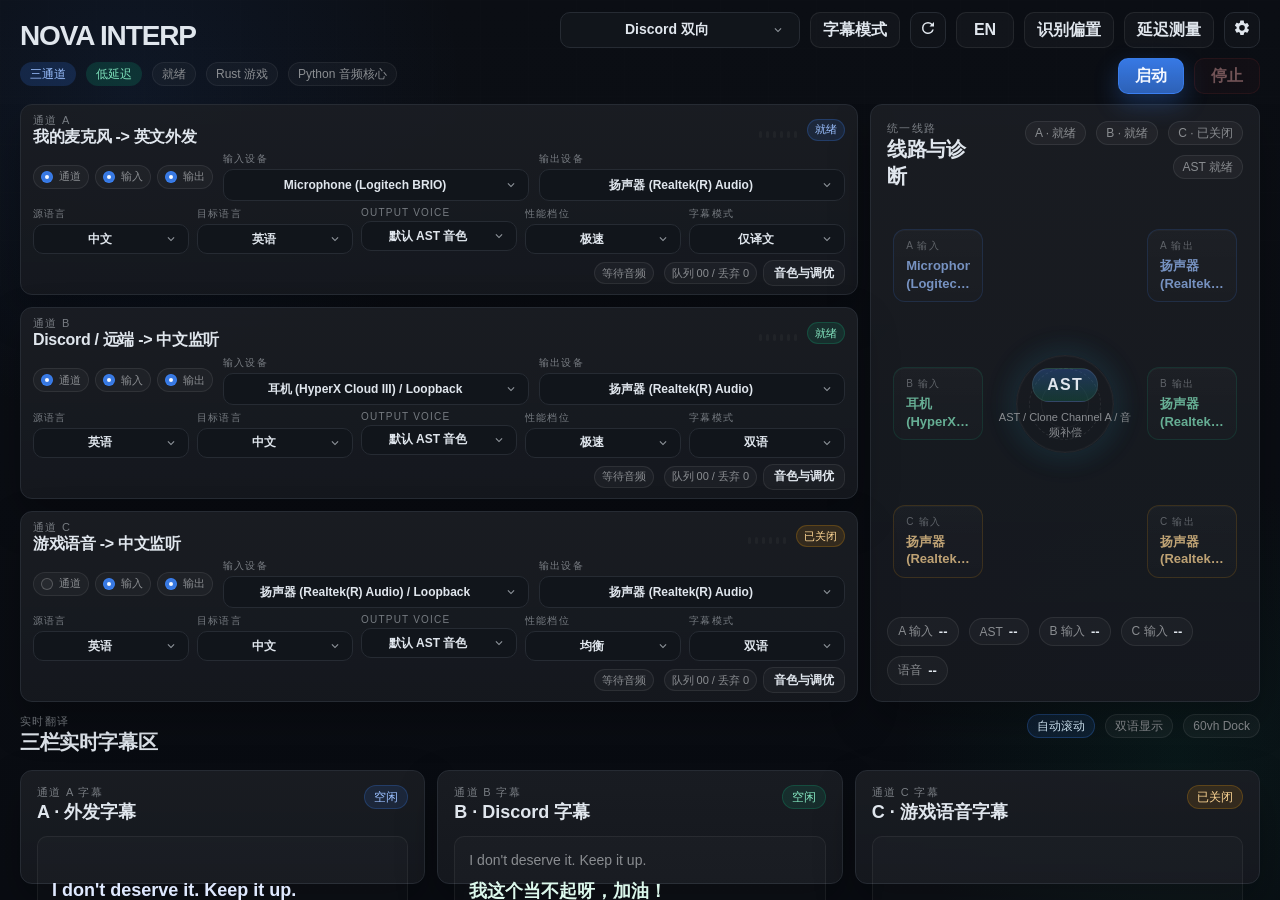
==== commit 3b569f26: "Add macOS app support and cross-platform packaging" ====
--- a/web_dashboard/index.html
+++ b/web_dashboard/index.html
@@ -256,6 +256,55 @@
               <strong id="metricTts">124 ms</strong>
             </div>
           </div>
+
+          <div class="route-detail-grid" aria-label="Route diagnostics detail">
+            <div class="route-detail-card accent-blue">
+              <div class="route-detail-head">
+                <span>A · 外发</span>
+                <strong id="routeDetailAStatus">--</strong>
+              </div>
+              <div class="route-detail-row"><span>输入</span><strong id="routeDetailAInput">--</strong></div>
+              <div class="route-detail-row"><span>输出</span><strong id="routeDetailAOutput">--</strong></div>
+              <div class="route-detail-row"><span>延迟</span><strong id="routeDetailALatency">--</strong></div>
+              <div class="route-detail-row"><span>队列</span><strong id="routeDetailAQueue">--</strong></div>
+              <div class="route-detail-row"><span>电平</span><strong id="routeDetailALevel">--</strong></div>
+            </div>
+
+            <div class="route-detail-card accent-green">
+              <div class="route-detail-head">
+                <span>B · 监听</span>
+                <strong id="routeDetailBStatus">--</strong>
+              </div>
+              <div class="route-detail-row"><span>输入</span><strong id="routeDetailBInput">--</strong></div>
+              <div class="route-detail-row"><span>输出</span><strong id="routeDetailBOutput">--</strong></div>
+              <div class="route-detail-row"><span>延迟</span><strong id="routeDetailBLatency">--</strong></div>
+              <div class="route-detail-row"><span>队列</span><strong id="routeDetailBQueue">--</strong></div>
+              <div class="route-detail-row"><span>电平</span><strong id="routeDetailBLevel">--</strong></div>
+            </div>
+
+            <div class="route-detail-card accent-amber">
+              <div class="route-detail-head">
+                <span>C · 游戏</span>
+                <strong id="routeDetailCStatus">--</strong>
+              </div>
+              <div class="route-detail-row"><span>输入</span><strong id="routeDetailCInput">--</strong></div>
+              <div class="route-detail-row"><span>输出</span><strong id="routeDetailCOutput">--</strong></div>
+              <div class="route-detail-row"><span>延迟</span><strong id="routeDetailCLatency">--</strong></div>
+              <div class="route-detail-row"><span>队列</span><strong id="routeDetailCQueue">--</strong></div>
+              <div class="route-detail-row"><span>电平</span><strong id="routeDetailCLevel">--</strong></div>
+            </div>
+
+            <div class="route-detail-card ast-detail-card">
+              <div class="route-detail-head">
+                <span>AST 核心</span>
+                <strong id="routeDetailAstStatus">--</strong>
+              </div>
+              <div class="route-detail-row"><span>识别路径</span><strong id="routeDetailAstPath">--</strong></div>
+              <div class="route-detail-row"><span>AST 延迟</span><strong id="routeDetailAstLatency">--</strong></div>
+              <div class="route-detail-row"><span>TTS 延迟</span><strong id="routeDetailTtsLatency">--</strong></div>
+              <div class="route-detail-row"><span>运行</span><strong id="routeDetailRunning">--</strong></div>
+            </div>
+          </div>
         </article>
 
         <article class="card channel-card channel-b control-card" data-channel="b" id="channelCardB">
--- a/web_dashboard/dashboard.css
+++ b/web_dashboard/dashboard.css
@@ -19,7 +19,7 @@
   --danger-soft: rgba(239, 68, 68, 0.16);
   --shadow: 0 18px 40px rgba(0, 0, 0, 0.26);
   --radius: 12px;
-  --gap: 16px;
+  --gap: 12px;
 }
 
 * {
@@ -78,7 +78,7 @@
   align-items: center;
   justify-content: space-between;
   gap: var(--gap);
-  padding: 18px 20px 14px;
+  padding: 12px 20px 10px;
   flex: 0 0 auto;
 }
 
@@ -108,7 +108,7 @@
 .brand-stack {
   flex-direction: column;
   align-items: flex-start;
-  gap: 8px;
+  gap: 5px;
 }
 
 .brand-line {
@@ -123,7 +123,7 @@
 }
 
 h1 {
-  font-size: 34px;
+  font-size: 28px;
   letter-spacing: -0.04em;
   font-weight: 650;
 }
@@ -144,7 +144,14 @@
 .drawer-note {
   color: var(--muted);
   font-size: 12px;
-  line-height: 1.45;
+  line-height: 1.35;
+}
+
+.app-header > .brand-stack > .brand-copy,
+.transcript-dock > .dock-header .brand-copy,
+[data-i18n="dock.copy"],
+#routeCopy {
+  display: none;
 }
 
 .eyebrow,
@@ -175,8 +182,8 @@
 }
 
 .tag {
-  height: 26px;
-  padding: 0 10px;
+  height: 24px;
+  padding: 0 9px;
   background: rgba(255, 255, 255, 0.03);
   color: var(--muted);
   font-size: 12px;
@@ -219,7 +226,7 @@
 
 .icon-button,
 .action-button {
-  height: 40px;
+  height: 36px;
   border-radius: 10px;
   border: 1px solid var(--border);
   background: rgba(255, 255, 255, 0.02);
@@ -229,7 +236,7 @@
 }
 
 .icon-button {
-  width: 40px;
+  width: 36px;
   padding: 0;
 }
 
@@ -299,7 +306,7 @@
   display: flex;
   flex-direction: column;
   gap: var(--gap);
-  padding: 0 20px 20px;
+  padding: 0 20px 16px;
   overflow-x: hidden;
   overflow-y: auto;
   overscroll-behavior: contain;
@@ -330,7 +337,82 @@
 }
 
 .dashboard-app.is-subtitle-focus .top-controls {
+  display: grid;
+  grid-template-columns: minmax(0, 1fr);
+  grid-template-areas: "route";
+  gap: 10px;
+}
+
+.dashboard-app.is-subtitle-focus #channelCardA,
+.dashboard-app.is-subtitle-focus #channelCardB,
+.dashboard-app.is-subtitle-focus #channelCardC {
   display: none;
+}
+
+.dashboard-app.is-subtitle-focus .route-card {
+  padding: 10px 14px;
+  gap: 8px;
+}
+
+.dashboard-app.is-subtitle-focus .route-header {
+  align-items: center;
+}
+
+.dashboard-app.is-subtitle-focus .route-card .card-copy {
+  -webkit-line-clamp: 1;
+}
+
+.dashboard-app.is-subtitle-focus .route-network {
+  grid-template-columns: repeat(auto-fit, minmax(132px, 1fr));
+  grid-template-rows: none;
+  grid-auto-rows: minmax(58px, auto);
+  gap: 10px;
+  min-height: 0;
+  padding: 0;
+}
+
+.dashboard-app.is-subtitle-focus .route-svg,
+.dashboard-app.is-subtitle-focus .ast-core {
+  display: none;
+}
+
+.dashboard-app.is-subtitle-focus .node-input-a,
+.dashboard-app.is-subtitle-focus .ast-core,
+.dashboard-app.is-subtitle-focus .node-output-a,
+.dashboard-app.is-subtitle-focus .node-input-b,
+.dashboard-app.is-subtitle-focus .node-output-b,
+.dashboard-app.is-subtitle-focus .node-input-c,
+.dashboard-app.is-subtitle-focus .node-output-c {
+  grid-column: auto;
+  grid-row: auto;
+}
+
+.dashboard-app.is-subtitle-focus .route-node-card {
+  min-height: 58px;
+  padding: 8px 10px;
+}
+
+.dashboard-app.is-subtitle-focus .ast-core {
+  min-height: 0;
+}
+
+.dashboard-app.is-subtitle-focus .ast-pill {
+  height: 30px;
+  min-width: 58px;
+  padding: 0 12px;
+  font-size: 12px;
+}
+
+.dashboard-app.is-subtitle-focus .ast-core p {
+  display: none;
+}
+
+.dashboard-app.is-subtitle-focus .route-metrics {
+  display: flex;
+}
+
+.dashboard-app.is-subtitle-focus .route-detail-grid {
+  display: grid;
 }
 
 .transcript-dock {
@@ -362,8 +444,8 @@
 }
 
 .channel-card {
-  padding: 11px 12px;
-  gap: 10px;
+  padding: 8px 12px;
+  gap: 6px;
 }
 
 .control-card {
@@ -385,7 +467,7 @@
 
 .route-card {
   grid-area: route;
-  gap: 14px;
+  gap: 10px;
   min-height: 100%;
 }
 
@@ -401,24 +483,24 @@
   display: grid;
   grid-template-columns: max-content minmax(0, 1fr);
   align-items: end;
-  gap: 8px 12px;
+  gap: 5px 10px;
 }
 
 .channel-device-grid {
   display: grid;
   grid-template-columns: repeat(2, minmax(0, 1fr));
-  gap: 10px 12px;
+  gap: 6px 10px;
 }
 
 .channel-config-grid {
   display: grid;
   grid-template-columns: repeat(5, minmax(0, 1fr));
-  gap: 8px 10px;
+  gap: 5px 8px;
 }
 
 .channel-tools-button {
   min-width: 0;
-  height: 30px;
+  height: 26px;
   padding: 0 10px;
   font-size: 12px;
 }
@@ -427,8 +509,8 @@
 .summary-pill,
 .diag-chip,
 .metric-chip {
-  min-height: 28px;
-  padding: 0 10px;
+  min-height: 24px;
+  padding: 0 9px;
   font-size: 12px;
 }
 
@@ -564,8 +646,8 @@
   display: inline-flex;
   align-items: center;
   gap: 6px;
-  min-height: 28px;
-  padding: 0 8px;
+  min-height: 24px;
+  padding: 0 7px;
   border-radius: 999px;
   border: 1px solid rgba(255, 255, 255, 0.08);
   background: rgba(255, 255, 255, 0.03);
@@ -605,7 +687,7 @@
 
 .channel-card .card-header {
   align-items: center;
-  gap: 8px 12px;
+  gap: 5px 10px;
 }
 
 .channel-card .card-copy {
@@ -613,12 +695,12 @@
 }
 
 .channel-card h2 {
-  font-size: 17px;
+  font-size: 16px;
   line-height: 1.15;
 }
 
 .channel-card .field-label {
-  margin-bottom: 5px;
+  margin-bottom: 3px;
   font-size: 10px;
 }
 
@@ -640,8 +722,8 @@
 
 .channel-card .status-pill,
 .channel-card .diag-chip {
-  min-height: 24px;
-  padding: 0 8px;
+  min-height: 22px;
+  padding: 0 7px;
   font-size: 11px;
 }
 
@@ -719,17 +801,17 @@
 }
 
 .channel-card .select-trigger {
-  min-height: 34px;
+  min-height: 30px;
   gap: 8px;
   padding: 0 10px;
 }
 
 .channel-card .select-trigger .value {
-  font-size: 13px;
+  font-size: 12px;
 }
 
 .channel-card .custom-select.compact .select-trigger {
-  min-height: 32px;
+  min-height: 30px;
 }
 
 .select-trigger svg {
@@ -747,10 +829,10 @@
 }
 
 .channel-card .custom-select.is-device-select .select-trigger {
-  min-height: 42px;
+  min-height: 32px;
   align-items: center;
-  padding-top: 6px;
-  padding-bottom: 6px;
+  padding-top: 4px;
+  padding-bottom: 4px;
 }
 
 .custom-select.is-device-select .select-trigger .value {
@@ -867,13 +949,13 @@
   display: flex;
   align-items: flex-start;
   justify-content: space-between;
-  gap: 8px 10px;
+  gap: 5px 8px;
 }
 
 .channel-inline-actions {
   display: flex;
   align-items: center;
-  gap: 8px;
+  gap: 6px;
   flex-wrap: wrap;
   justify-content: flex-start;
 }
@@ -978,12 +1060,12 @@
   position: relative;
   flex: 1 1 auto;
   display: grid;
-  grid-template-columns: minmax(0, 1fr) 160px minmax(0, 1fr);
-  grid-template-rows: repeat(3, minmax(74px, 1fr));
-  gap: 14px 16px;
+  grid-template-columns: minmax(0, 1fr) 136px minmax(0, 1fr);
+  grid-template-rows: repeat(3, minmax(58px, 1fr));
+  gap: 10px 14px;
   align-items: center;
-  min-height: 276px;
-  padding: 4px 8px;
+  min-height: 216px;
+  padding: 2px 6px;
 }
 
 .route-svg {
@@ -1028,8 +1110,8 @@
   display: flex;
   flex-direction: column;
   gap: 4px;
-  padding: 12px 14px;
-  min-height: 78px;
+  padding: 9px 12px;
+  min-height: 60px;
   border-radius: 12px;
   border: 1px solid rgba(255, 255, 255, 0.06);
   background: linear-gradient(180deg, rgba(255, 255, 255, 0.03), rgba(255, 255, 255, 0.015));
@@ -1110,13 +1192,13 @@
 
 .node-label {
   color: rgba(224, 230, 237, 0.48);
-  font-size: 11px;
+  font-size: 10px;
   text-transform: uppercase;
   letter-spacing: 0.12em;
 }
 
 .node-value {
-  font-size: 14px;
+  font-size: 13px;
   font-weight: 650;
   line-height: 1.35;
   overflow: hidden;
@@ -1135,14 +1217,14 @@
   flex-direction: column;
   align-items: center;
   justify-content: center;
-  gap: 10px;
+  gap: 8px;
   min-height: 100%;
 }
 
 .ast-ring {
   position: absolute;
-  width: 124px;
-  height: 124px;
+  width: 98px;
+  height: 98px;
   border-radius: 50%;
   border: 1px solid rgba(255, 255, 255, 0.06);
   box-shadow:
@@ -1155,13 +1237,13 @@
 .ast-ring::after {
   content: "";
   position: absolute;
-  inset: 14px;
+  inset: 12px;
   border-radius: 50%;
   border: 1px dashed rgba(255, 255, 255, 0.08);
 }
 
 .ast-ring::after {
-  inset: 28px;
+  inset: 24px;
   border-style: solid;
   border-color: rgba(255, 255, 255, 0.04);
 }
@@ -1172,10 +1254,10 @@
   display: inline-flex;
   align-items: center;
   justify-content: center;
-  min-width: 74px;
-  height: 40px;
+  min-width: 64px;
+  height: 34px;
   border-radius: 999px;
-  padding: 0 18px;
+  padding: 0 14px;
   background: linear-gradient(180deg, rgba(59, 130, 246, 0.28), rgba(16, 185, 129, 0.18));
   border: 1px solid rgba(255, 255, 255, 0.08);
   font-weight: 700;
@@ -1186,7 +1268,7 @@
   position: relative;
   z-index: 1;
   color: var(--muted);
-  font-size: 12px;
+  font-size: 11px;
   text-align: center;
 }
 
@@ -1196,7 +1278,7 @@
 }
 
 .metric-chip {
-  padding: 8px 12px;
+  padding: 5px 10px;
   border: 1px solid rgba(255, 255, 255, 0.08);
   background: rgba(255, 255, 255, 0.03);
   color: var(--muted);
@@ -2034,3 +2116,75 @@
     max-height: calc(100vh - 126px);
   }
 }
+
+.route-detail-grid {
+  display: none;
+  grid-template-columns: repeat(auto-fit, minmax(210px, 1fr));
+  gap: 10px;
+}
+
+.route-detail-card {
+  display: flex;
+  flex-direction: column;
+  gap: 6px;
+  min-height: 112px;
+  padding: 10px 12px;
+  border-radius: 12px;
+  border: 1px solid rgba(255, 255, 255, 0.07);
+  background: rgba(255, 255, 255, 0.025);
+}
+
+.route-detail-card.accent-blue {
+  background: linear-gradient(180deg, rgba(59, 130, 246, 0.08), rgba(255, 255, 255, 0.018));
+}
+
+.route-detail-card.accent-green {
+  background: linear-gradient(180deg, rgba(16, 185, 129, 0.08), rgba(255, 255, 255, 0.018));
+}
+
+.route-detail-card.accent-amber {
+  background: linear-gradient(180deg, rgba(245, 158, 11, 0.08), rgba(255, 255, 255, 0.018));
+}
+
+.ast-detail-card {
+  background: linear-gradient(180deg, rgba(148, 163, 184, 0.08), rgba(255, 255, 255, 0.018));
+}
+
+.route-detail-head,
+.route-detail-row {
+  display: flex;
+  align-items: center;
+  justify-content: space-between;
+  gap: 10px;
+}
+
+.route-detail-head {
+  padding-bottom: 4px;
+  border-bottom: 1px solid rgba(255, 255, 255, 0.06);
+  color: var(--text);
+  font-size: 12px;
+  font-weight: 650;
+}
+
+.route-detail-head strong {
+  color: #9bc0ff;
+  font-size: 12px;
+  white-space: nowrap;
+}
+
+.route-detail-row span {
+  flex: 0 0 auto;
+  color: rgba(224, 230, 237, 0.48);
+  font-size: 11px;
+}
+
+.route-detail-row strong {
+  min-width: 0;
+  color: var(--text);
+  font-size: 12px;
+  font-weight: 600;
+  text-align: right;
+  overflow: hidden;
+  text-overflow: ellipsis;
+  white-space: nowrap;
+}
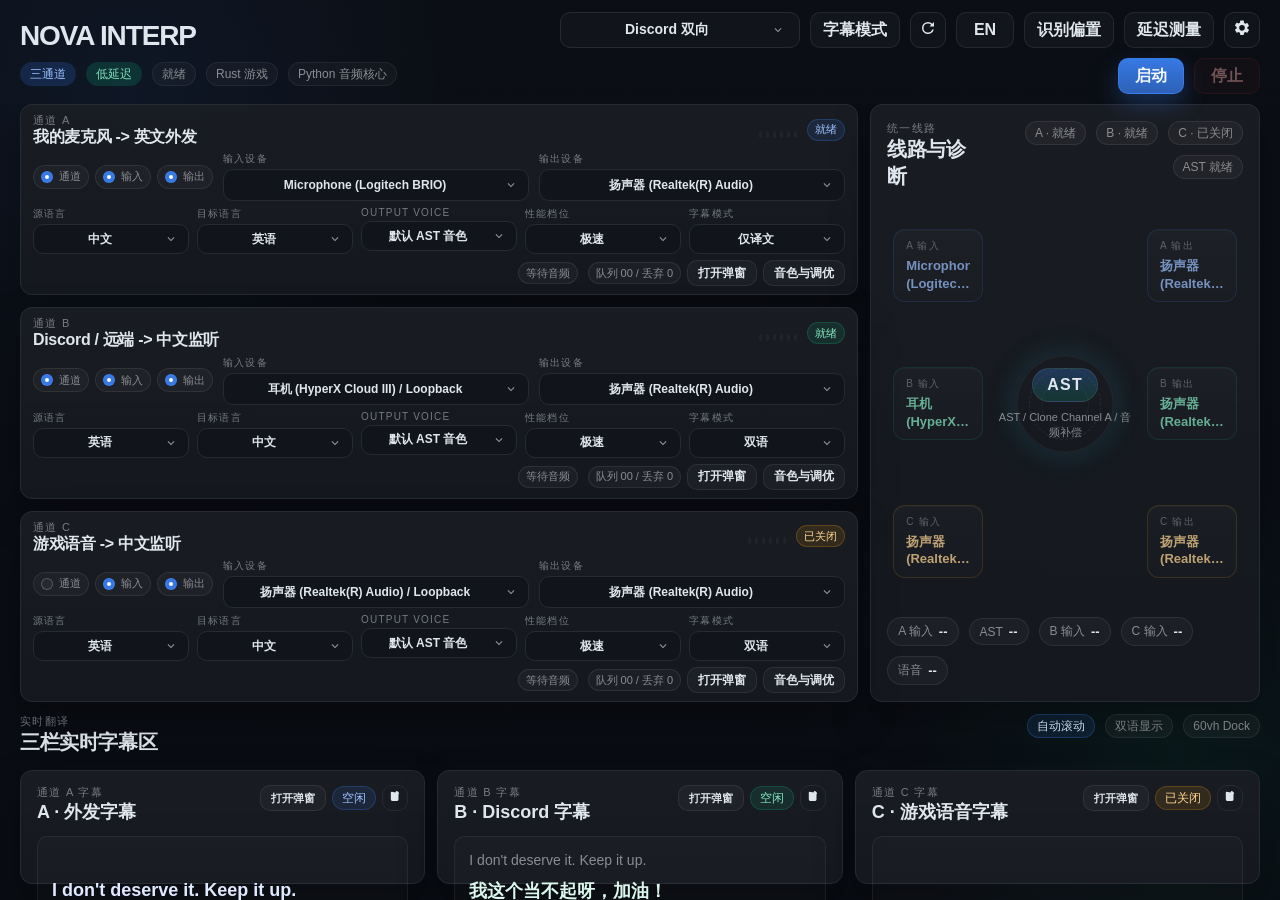
==== commit 862cbeb4: "chore: finalize main branch cleanup and stabilize core functionality" ====
--- a/web_dashboard/index.html
+++ b/web_dashboard/index.html
@@ -149,6 +149,7 @@
                 <span class="diag-chip accent-blue" id="aLatencyChip">72 ms audio</span>
                 <span class="diag-chip" id="aQueueChip">Queue 02</span>
               </div>
+              <button class="action-button secondary channel-popup-button" id="openPopupAButton" type="button" data-i18n="button.popupOpen">Open Popup</button>
               <button class="action-button secondary channel-tools-button" id="aChannelToolsButton" type="button" data-i18n="button.channelTools">Clone + Tuning</button>
             </div>
           </div>
@@ -391,6 +392,7 @@
                 <span class="diag-chip accent-green" id="bLatencyChip">68 ms audio</span>
                 <span class="diag-chip" id="bQueueChip">Queue 01</span>
               </div>
+              <button class="action-button secondary channel-popup-button" id="openPopupBButton" type="button" data-i18n="button.popupOpen">Open Popup</button>
               <button class="action-button secondary channel-tools-button" id="bChannelToolsButton" type="button" data-i18n="button.channelTools">Clone + Tuning</button>
             </div>
           </div>
@@ -480,6 +482,7 @@
                 <span class="diag-chip accent-amber" id="cLatencyChip">94 ms audio</span>
                 <span class="diag-chip" id="cQueueChip">Queue 00</span>
               </div>
+              <button class="action-button secondary channel-popup-button" id="openPopupCButton" type="button" data-i18n="button.popupOpen">Open Popup</button>
               <button class="action-button secondary channel-tools-button" id="cChannelToolsButton" type="button" data-i18n="button.channelTools">Clone + Tuning</button>
             </div>
           </div>
@@ -508,7 +511,15 @@
                 <p class="eyebrow" data-i18n="pane.aEyebrow">Channel A Feed</p>
                 <h3 id="paneATitle">Speaker A to Remote</h3>
               </div>
-              <span class="status-pill accent-blue" id="paneAStatus">Idle</span>
+              <div class="pane-header-actions">
+                <button class="action-button secondary compact-text-button pane-popup-open-button" id="openPopupAPaneButton" type="button" data-i18n="button.popupOpen"></button>
+                <span class="status-pill accent-blue" id="paneAStatus">Idle</span>
+                <button class="icon-button ghost pane-popup-pin-button" id="pinPopupAPaneButton" type="button" aria-label="Pin popup">
+                  <svg viewBox="0 0 24 24" aria-hidden="true">
+                    <path d="M6.5 4.75A1.75 1.75 0 0 0 4.75 6.5v2.5c0 .19.02.37.06.55V18A2.5 2.5 0 0 0 7.25 20.5h8.5A2.5 2.5 0 0 0 18 18V9.05l.44-.44a1.75 1.75 0 0 0 0-2.47l-2.16-2.16a1.75 1.75 0 0 0-2.47 0L13.37 4.8a1.75 1.75 0 0 0-.55 1.24z"></path>
+                  </svg>
+                </button>
+              </div>
             </div>
             <div class="live-preview" id="livePreviewA">
               <div class="entry-source" id="livePreviewASource"></div>
@@ -523,7 +534,15 @@
                 <p class="eyebrow" data-i18n="pane.bEyebrow">Channel B Feed</p>
                 <h3 id="paneBTitle">Remote to Speaker A</h3>
               </div>
-              <span class="status-pill accent-green" id="paneBStatus">Idle</span>
+              <div class="pane-header-actions">
+                <button class="action-button secondary compact-text-button pane-popup-open-button" id="openPopupBPaneButton" type="button" data-i18n="button.popupOpen"></button>
+                <span class="status-pill accent-green" id="paneBStatus">Idle</span>
+                <button class="icon-button ghost pane-popup-pin-button" id="pinPopupBPaneButton" type="button" aria-label="Pin popup">
+                  <svg viewBox="0 0 24 24" aria-hidden="true">
+                    <path d="M6.5 4.75A1.75 1.75 0 0 0 4.75 6.5v2.5c0 .19.02.37.06.55V18A2.5 2.5 0 0 0 7.25 20.5h8.5A2.5 2.5 0 0 0 18 18V9.05l.44-.44a1.75 1.75 0 0 0 0-2.47l-2.16-2.16a1.75 1.75 0 0 0-2.47 0L13.37 4.8a1.75 1.75 0 0 0-.55 1.24z"></path>
+                  </svg>
+                </button>
+              </div>
             </div>
             <div class="live-preview" id="livePreviewB">
               <div class="entry-source" id="livePreviewBSource"></div>
@@ -538,7 +557,15 @@
                 <p class="eyebrow" data-i18n="pane.cEyebrow">Channel C Feed</p>
                 <h3 id="paneCTitle">Game Voice to You</h3>
               </div>
-              <span class="status-pill accent-amber" id="paneCStatus">Idle</span>
+              <div class="pane-header-actions">
+                <button class="action-button secondary compact-text-button pane-popup-open-button" id="openPopupCPaneButton" type="button" data-i18n="button.popupOpen"></button>
+                <span class="status-pill accent-amber" id="paneCStatus">Idle</span>
+                <button class="icon-button ghost pane-popup-pin-button" id="pinPopupCPaneButton" type="button" aria-label="Pin popup">
+                  <svg viewBox="0 0 24 24" aria-hidden="true">
+                    <path d="M6.5 4.75A1.75 1.75 0 0 0 4.75 6.5v2.5c0 .19.02.37.06.55V18A2.5 2.5 0 0 0 7.25 20.5h8.5A2.5 2.5 0 0 0 18 18V9.05l.44-.44a1.75 1.75 0 0 0 0-2.47l-2.16-2.16a1.75 1.75 0 0 0-2.47 0L13.37 4.8a1.75 1.75 0 0 0-.55 1.24z"></path>
+                  </svg>
+                </button>
+              </div>
             </div>
             <div class="live-preview" id="livePreviewC">
               <div class="entry-source" id="livePreviewCSource"></div>
@@ -575,10 +602,62 @@
             <span class="summary-pill" id="audioCorePill">Python Audio</span>
           </div>
 
+          <div class="channel-device-grid">
+            <div class="field">
+              <span class="field-label" data-i18n="platform.captureBackend">Capture Backend</span>
+              <div class="custom-select" data-select="audio-capture-backend"></div>
+            </div>
+            <label class="credential-field">
+              <span class="field-label" data-i18n="platform.preRollMs">Pre-roll ms</span>
+              <input class="credential-input" id="audioPreRollInput" type="number" min="0" max="600" step="10" value="160">
+            </label>
+          </div>
+
+          <div class="channel-device-grid">
+            <div class="field">
+              <span class="field-label" data-i18n="platform.resamplerQuality">Resampler</span>
+              <div class="custom-select" data-select="audio-resampler-quality"></div>
+            </div>
+            <div class="field">
+              <span class="field-label" data-i18n="platform.vadMode">VAD Mode</span>
+              <div class="custom-select" data-select="audio-vad-mode"></div>
+            </div>
+          </div>
+
+          <div class="channel-device-grid">
+            <div class="field">
+              <span class="field-label" data-i18n="platform.playbackBackend">Playback Backend</span>
+              <div class="custom-select" data-select="audio-playback-backend"></div>
+            </div>
+          </div>
+
+          <label class="channel-mini-toggle">
+            <input id="audioNativeFallbackInput" type="checkbox">
+            <span data-i18n="platform.nativeFallback">Fallback to Python when native capture fails</span>
+          </label>
+          <label class="channel-mini-toggle">
+            <input id="audioNoiseFloorInput" type="checkbox">
+            <span data-i18n="platform.noiseFloor">Adaptive noise floor</span>
+          </label>
+          <label class="channel-mini-toggle">
+            <input id="audioAdaptiveChunkingInput" type="checkbox">
+            <span data-i18n="platform.adaptiveChunking">Adaptive AST chunking</span>
+          </label>
+          <label class="channel-mini-toggle">
+            <input id="audioAutoProfileInput" type="checkbox">
+            <span data-i18n="platform.autoProfile">Auto performance profile</span>
+          </label>
+          <label class="channel-mini-toggle">
+            <input id="audioDeviceAutoRecoverInput" type="checkbox">
+            <span data-i18n="platform.deviceAutoRecover">Auto recover device routing</span>
+          </label>
+
           <label class="credential-field">
             <span class="field-label" data-i18n="platform.updateManifest">Update Manifest URL</span>
             <input class="credential-input" id="updateManifestInput" type="text" value="">
           </label>
+
+          <div class="drawer-note" id="audioCoreStatusNote"></div>
 
           <div class="drawer-inline">
             <button class="action-button secondary" id="checkUpdateButton" type="button" data-i18n="button.checkUpdates">Check Updates</button>
@@ -1123,6 +1202,88 @@
         </section>
       </div>
     </aside>
+
+    <article class="transcript-popup" id="transcriptPopupA" aria-label="Channel A Popup">
+      <header class="transcript-popup-header" id="transcriptPopupHeaderA">
+        <div>
+          <p class="eyebrow">Channel A</p>
+          <h3 id="transcriptPopupTitleA">Channel A Live Translation</h3>
+        </div>
+        <div class="transcript-popup-actions">
+          <span class="status-pill accent-blue" id="transcriptPopupStatusA">Idle</span>
+          <button class="icon-button ghost transcript-popup-pin-button" id="pinPopupAButton" type="button" aria-label="Pin popup">
+            <svg viewBox="0 0 24 24" aria-hidden="true">
+              <path d="M6.5 4.75A1.75 1.75 0 0 0 4.75 6.5v2.5c0 .19.02.37.06.55V18A2.5 2.5 0 0 0 7.25 20.5h8.5A2.5 2.5 0 0 0 18 18V9.05l.44-.44a1.75 1.75 0 0 0 0-2.47l-2.16-2.16a1.75 1.75 0 0 0-2.47 0L13.37 4.8a1.75 1.75 0 0 0-.55 1.24z"></path>
+            </svg>
+          </button>
+          <button class="icon-button ghost transcript-popup-close-button" id="closePopupAButton" type="button" aria-label="Close popup">
+            <svg viewBox="0 0 24 24" aria-hidden="true">
+              <path d="M18.3 5.71 12 12l6.3 6.29-1.42 1.42L10.59 13.4 4.29 19.7 2.88 18.3 9.17 12 2.88 5.71 4.29 4.29l6.3 6.3 6.29-6.3z"></path>
+            </svg>
+          </button>
+        </div>
+      </header>
+      <div class="live-preview" id="popupLivePreviewA">
+        <div class="entry-source" id="popupLivePreviewASource"></div>
+        <div class="entry-target" id="popupLivePreviewATarget"></div>
+      </div>
+      <div class="transcript-scroll popup-transcript-scroll" id="popupTranscriptA"></div>
+    </article>
+
+    <article class="transcript-popup" id="transcriptPopupB" aria-label="Channel B Popup">
+      <header class="transcript-popup-header" id="transcriptPopupHeaderB">
+        <div>
+          <p class="eyebrow">Channel B</p>
+          <h3 id="transcriptPopupTitleB">Channel B Live Translation</h3>
+        </div>
+        <div class="transcript-popup-actions">
+          <span class="status-pill accent-green" id="transcriptPopupStatusB">Idle</span>
+          <button class="icon-button ghost transcript-popup-pin-button" id="pinPopupBButton" type="button" aria-label="Pin popup">
+            <svg viewBox="0 0 24 24" aria-hidden="true">
+              <path d="M6.5 4.75A1.75 1.75 0 0 0 4.75 6.5v2.5c0 .19.02.37.06.55V18A2.5 2.5 0 0 0 7.25 20.5h8.5A2.5 2.5 0 0 0 18 18V9.05l.44-.44a1.75 1.75 0 0 0 0-2.47l-2.16-2.16a1.75 1.75 0 0 0-2.47 0L13.37 4.8a1.75 1.75 0 0 0-.55 1.24z"></path>
+            </svg>
+          </button>
+          <button class="icon-button ghost transcript-popup-close-button" id="closePopupBButton" type="button" aria-label="Close popup">
+            <svg viewBox="0 0 24 24" aria-hidden="true">
+              <path d="M18.3 5.71 12 12l6.3 6.29-1.42 1.42L10.59 13.4 4.29 19.7 2.88 18.3 9.17 12 2.88 5.71 4.29 4.29l6.3 6.3 6.29-6.3z"></path>
+            </svg>
+          </button>
+        </div>
+      </header>
+      <div class="live-preview" id="popupLivePreviewB">
+        <div class="entry-source" id="popupLivePreviewBSource"></div>
+        <div class="entry-target" id="popupLivePreviewBTarget"></div>
+      </div>
+      <div class="transcript-scroll popup-transcript-scroll" id="popupTranscriptB"></div>
+    </article>
+
+    <article class="transcript-popup" id="transcriptPopupC" aria-label="Channel C Popup">
+      <header class="transcript-popup-header" id="transcriptPopupHeaderC">
+        <div>
+          <p class="eyebrow">Channel C</p>
+          <h3 id="transcriptPopupTitleC">Channel C Live Translation</h3>
+        </div>
+        <div class="transcript-popup-actions">
+          <span class="status-pill accent-amber" id="transcriptPopupStatusC">Idle</span>
+          <button class="icon-button ghost transcript-popup-pin-button" id="pinPopupCButton" type="button" aria-label="Pin popup">
+            <svg viewBox="0 0 24 24" aria-hidden="true">
+              <path d="M6.5 4.75A1.75 1.75 0 0 0 4.75 6.5v2.5c0 .19.02.37.06.55V18A2.5 2.5 0 0 0 7.25 20.5h8.5A2.5 2.5 0 0 0 18 18V9.05l.44-.44a1.75 1.75 0 0 0 0-2.47l-2.16-2.16a1.75 1.75 0 0 0-2.47 0L13.37 4.8a1.75 1.75 0 0 0-.55 1.24z"></path>
+            </svg>
+          </button>
+          <button class="icon-button ghost transcript-popup-close-button" id="closePopupCButton" type="button" aria-label="Close popup">
+            <svg viewBox="0 0 24 24" aria-hidden="true">
+              <path d="M18.3 5.71 12 12l6.3 6.29-1.42 1.42L10.59 13.4 4.29 19.7 2.88 18.3 9.17 12 2.88 5.71 4.29 4.29l6.3 6.3 6.29-6.3z"></path>
+            </svg>
+          </button>
+        </div>
+      </header>
+      <div class="live-preview" id="popupLivePreviewC">
+        <div class="entry-source" id="popupLivePreviewCSource"></div>
+        <div class="entry-target" id="popupLivePreviewCTarget"></div>
+      </div>
+      <div class="transcript-scroll popup-transcript-scroll" id="popupTranscriptC"></div>
+    </article>
+
   </div>
 
   <script src="./dashboard_state.js"></script>
--- a/web_dashboard/dashboard.css
+++ b/web_dashboard/dashboard.css
@@ -960,6 +960,13 @@
   justify-content: flex-start;
 }
 
+.channel-popup-button {
+  min-width: 0;
+  height: 26px;
+  padding: 0 10px;
+  font-size: 12px;
+}
+
 .route-note {
   display: inline-flex;
   align-items: center;
@@ -1317,12 +1324,41 @@
   margin-bottom: 12px;
 }
 
+.pane-header-actions {
+  display: inline-flex;
+  align-items: center;
+  justify-content: flex-end;
+  gap: 6px;
+  flex-wrap: wrap;
+}
+
+.pane-popup-open-button {
+  min-width: 0;
+  height: 26px;
+  padding: 0 10px;
+  font-size: 11px;
+}
+
+.pane-popup-pin-button {
+  width: 26px;
+  height: 26px;
+}
+
+.pane-popup-pin-button svg {
+  width: 14px;
+  height: 14px;
+}
+
 .transcript-scroll {
   flex: 1 1 auto;
   min-height: 0;
   overflow: auto;
   padding-right: 6px;
   scroll-behavior: smooth;
+}
+
+.popup-transcript-scroll {
+  max-height: calc(100% - 84px);
 }
 
 .live-preview {
@@ -1346,6 +1382,66 @@
   padding: 0 0 18px;
   margin-bottom: 16px;
   border-bottom: 1px solid rgba(255, 255, 255, 0.06);
+}
+
+.transcript-popup {
+  position: fixed;
+  z-index: 1300;
+  width: min(460px, calc(100vw - 28px));
+  height: min(460px, calc(100vh - 28px));
+  display: flex;
+  flex-direction: column;
+  gap: 10px;
+  padding: 14px;
+  border-radius: 12px;
+  border: 1px solid var(--border);
+  background: linear-gradient(180deg, rgba(26, 29, 35, 0.96), rgba(21, 24, 30, 0.98));
+  box-shadow: var(--shadow);
+  backdrop-filter: blur(12px);
+  left: 18px;
+  top: 18px;
+  opacity: 0;
+  pointer-events: none;
+  visibility: hidden;
+  transform: translateY(4px);
+}
+
+.transcript-popup.is-open {
+  opacity: 1;
+  pointer-events: auto;
+  visibility: visible;
+  transform: translateY(0);
+}
+
+.transcript-popup.is-pinned {
+  box-shadow:
+    0 20px 50px rgba(0, 0, 0, 0.34),
+    0 0 0 1px rgba(16, 185, 129, 0.2);
+}
+
+.transcript-popup-header {
+  display: flex;
+  align-items: flex-start;
+  justify-content: space-between;
+  gap: 10px;
+  padding-bottom: 10px;
+  border-bottom: 1px solid rgba(255, 255, 255, 0.06);
+  cursor: move;
+}
+
+.transcript-popup-actions {
+  display: inline-flex;
+  align-items: center;
+  gap: 6px;
+}
+
+.transcript-popup-actions .icon-button {
+  width: 28px;
+  height: 28px;
+}
+
+.transcript-popup-header h3 {
+  font-size: 16px;
 }
 
 .transcript-entry:last-child {
@@ -1481,7 +1577,7 @@
   top: 82px;
   right: 20px;
   z-index: 50;
-  width: min(540px, calc(100vw - 40px));
+  width: min(620px, calc(100vw - 40px));
   max-height: calc(100vh - 104px);
   padding: 18px;
   background: rgba(21, 24, 30, 0.82);
@@ -1497,7 +1593,7 @@
 }
 
 .channel-drawer {
-  width: min(660px, calc(100vw - 40px));
+  width: min(860px, calc(100vw - 40px));
 }
 
 .latency-drawer {
@@ -1681,7 +1777,7 @@
 
 .advanced-grid {
   display: grid;
-  grid-template-columns: repeat(2, minmax(0, 1fr));
+  grid-template-columns: repeat(auto-fit, minmax(250px, 1fr));
   gap: 12px;
 }
 
@@ -1700,7 +1796,7 @@
 }
 
 .channel-scope-grid {
-  grid-template-columns: repeat(3, minmax(0, 1fr));
+  grid-template-columns: repeat(auto-fit, minmax(240px, 1fr));
 }
 
 .toggle-row {
@@ -1997,6 +2093,13 @@
     min-height: 260px;
   }
 
+  .transcript-popup {
+    width: min(340px, calc(100vw - 24px));
+    height: min(420px, calc(100vh - 24px));
+    left: 12px;
+    top: 12px;
+  }
+
   .route-note,
   .diag-chip-group {
     width: 100%;
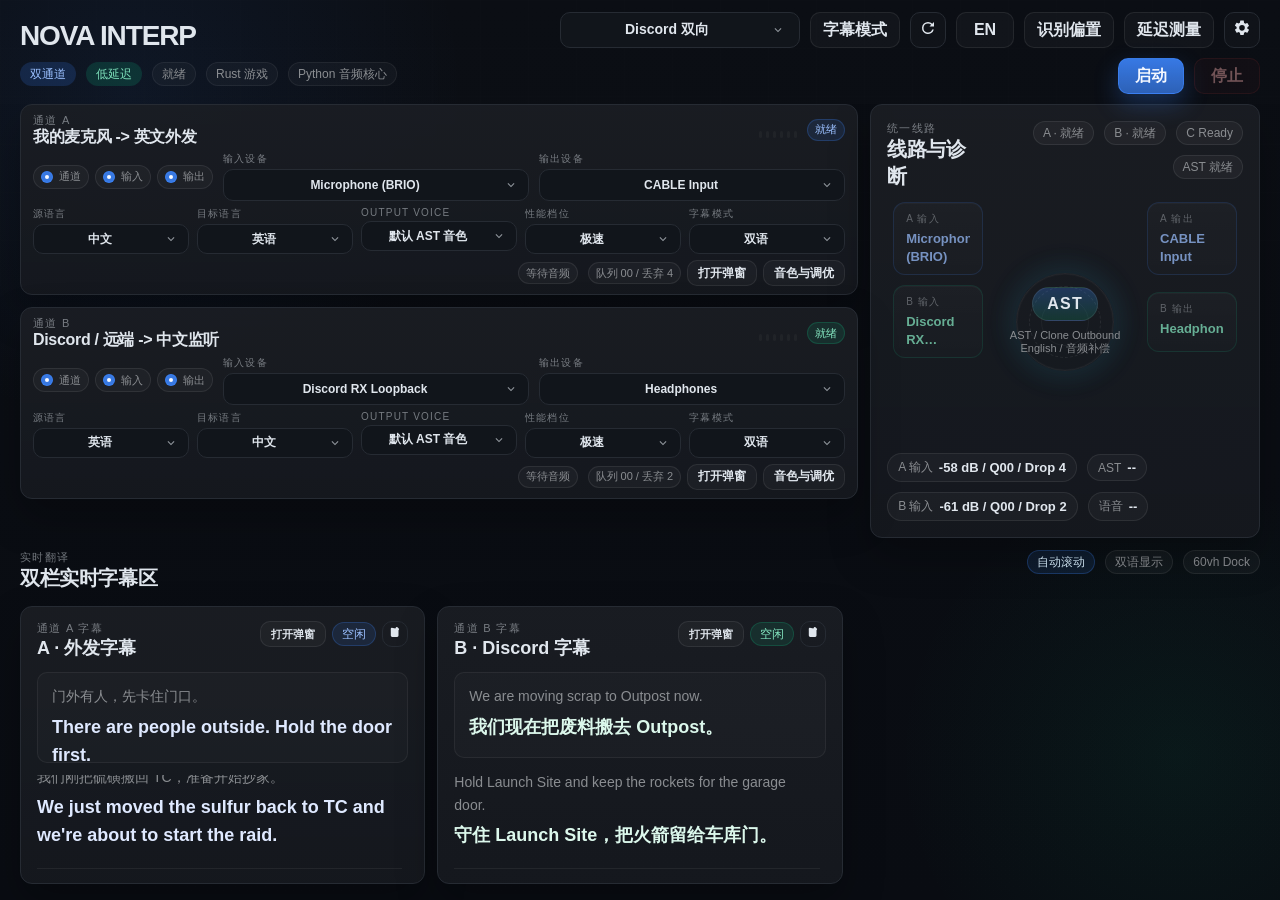
==== commit 62b2ee4a: "refactor: keep discord bilingual translation core" ====
--- a/web_dashboard/index.html
+++ b/web_dashboard/index.html
@@ -224,15 +224,6 @@
               <strong class="node-value" id="routeInputB"></strong>
             </div>
 
-            <div class="route-node-card accent-amber active node-input-c">
-              <span class="node-label" data-i18n="route.inputC">Input C</span>
-              <strong class="node-value" id="routeInputC"></strong>
-            </div>
-
-            <div class="route-node-card accent-amber active node-output-c">
-              <span class="node-label" data-i18n="route.outputC">Output C</span>
-              <strong class="node-value" id="routeOutputC"></strong>
-            </div>
           </div>
 
           <div class="route-metrics">
@@ -247,10 +238,6 @@
             <div class="metric-chip">
               <span data-i18n="metric.inputB">Input B</span>
               <strong id="metricInputB">-28 dB</strong>
-            </div>
-            <div class="metric-chip">
-              <span data-i18n="metric.inputC">Input C</span>
-              <strong id="metricInputC">-41 dB</strong>
             </div>
             <div class="metric-chip">
               <span data-i18n="metric.tts">TTS</span>
@@ -398,95 +385,6 @@
           </div>
         </article>
 
-        <article class="card channel-card channel-c control-card" data-channel="c" id="channelCardC">
-          <div class="card-header">
-            <div>
-              <p class="eyebrow" data-i18n="channel.cEyebrow">Channel C</p>
-              <h2 id="channelCTitle">Speaker C</h2>
-              <p class="card-copy" id="channelCCopy">Inbound lane for game voice audio, translated for your local monitoring without hijacking your game sound output.</p>
-            </div>
-
-            <div class="channel-header-meta">
-              <div class="visualizer active" data-visualizer="c" aria-hidden="true">
-                <span class="bar"></span>
-                <span class="bar"></span>
-                <span class="bar"></span>
-                <span class="bar"></span>
-                <span class="bar"></span>
-                <span class="bar"></span>
-              </div>
-              <span class="status-pill accent-amber" data-state-pill="c">Ready</span>
-            </div>
-          </div>
-
-          <div class="channel-top-band">
-            <div class="channel-toggle-strip">
-              <label class="channel-mini-toggle">
-                <input id="cEnabledInput" type="checkbox">
-                <span data-i18n="toggle.channel">Channel</span>
-              </label>
-              <label class="channel-mini-toggle">
-                <input id="cInputEnabledInput" type="checkbox">
-                <span data-i18n="toggle.input">Input</span>
-              </label>
-              <label class="channel-mini-toggle">
-                <input id="cOutputEnabledInput" type="checkbox">
-                <span data-i18n="toggle.output">Output</span>
-              </label>
-            </div>
-
-            <div class="channel-device-grid">
-              <div class="field">
-                <span class="field-label" data-i18n="field.inputDevice">Input Device</span>
-                <div class="custom-select" data-select="c-input"></div>
-              </div>
-
-              <div class="field">
-                <span class="field-label" data-i18n="field.outputDevice">Output Device</span>
-                <div class="custom-select" data-select="c-output"></div>
-              </div>
-            </div>
-          </div>
-
-          <div class="channel-config-grid">
-            <div class="field">
-              <span class="field-label" data-i18n="field.sourceLanguage">Source Language</span>
-              <div class="custom-select compact" data-select="c-source"></div>
-            </div>
-
-            <div class="field">
-              <span class="field-label" data-i18n="field.targetLanguage">Target Language</span>
-              <div class="custom-select compact" data-select="c-target"></div>
-            </div>
-
-            <div class="field">
-              <span class="field-label" data-i18n="field.outputVoice">Output Voice</span>
-              <div class="custom-select compact" data-select="c-speaker"></div>
-            </div>
-
-            <div class="field">
-              <span class="field-label" data-i18n="field.performance">Performance</span>
-              <div class="custom-select compact" data-select="c-profile"></div>
-            </div>
-
-            <div class="field">
-              <span class="field-label" data-i18n="field.transcriptMode">Transcript Mode</span>
-              <div class="custom-select compact" data-select="c-subtitle"></div>
-            </div>
-          </div>
-
-          <div class="channel-footer">
-            <div class="route-note" id="cRouteNote"></div>
-            <div class="channel-inline-actions">
-              <div class="diag-chip-group">
-                <span class="diag-chip accent-amber" id="cLatencyChip">94 ms audio</span>
-                <span class="diag-chip" id="cQueueChip">Queue 00</span>
-              </div>
-              <button class="action-button secondary channel-popup-button" id="openPopupCButton" type="button" data-i18n="button.popupOpen">Open Popup</button>
-              <button class="action-button secondary channel-tools-button" id="cChannelToolsButton" type="button" data-i18n="button.channelTools">Clone + Tuning</button>
-            </div>
-          </div>
-        </article>
       </section>
 
       <section class="transcript-dock">
@@ -551,28 +449,6 @@
             <div class="transcript-scroll" id="transcriptB"></div>
           </section>
 
-          <section class="transcript-pane pane-c">
-            <div class="pane-header">
-              <div>
-                <p class="eyebrow" data-i18n="pane.cEyebrow">Channel C Feed</p>
-                <h3 id="paneCTitle">Game Voice to You</h3>
-              </div>
-              <div class="pane-header-actions">
-                <button class="action-button secondary compact-text-button pane-popup-open-button" id="openPopupCPaneButton" type="button" data-i18n="button.popupOpen"></button>
-                <span class="status-pill accent-amber" id="paneCStatus">Idle</span>
-                <button class="icon-button ghost pane-popup-pin-button" id="pinPopupCPaneButton" type="button" aria-label="Pin popup">
-                  <svg viewBox="0 0 24 24" aria-hidden="true">
-                    <path d="M6.5 4.75A1.75 1.75 0 0 0 4.75 6.5v2.5c0 .19.02.37.06.55V18A2.5 2.5 0 0 0 7.25 20.5h8.5A2.5 2.5 0 0 0 18 18V9.05l.44-.44a1.75 1.75 0 0 0 0-2.47l-2.16-2.16a1.75 1.75 0 0 0-2.47 0L13.37 4.8a1.75 1.75 0 0 0-.55 1.24z"></path>
-                  </svg>
-                </button>
-              </div>
-            </div>
-            <div class="live-preview" id="livePreviewC">
-              <div class="entry-source" id="livePreviewCSource"></div>
-              <div class="entry-target" id="livePreviewCTarget"></div>
-            </div>
-            <div class="transcript-scroll" id="transcriptC"></div>
-          </section>
         </div>
       </section>
     </main>
@@ -843,21 +719,6 @@
               </div>
             </article>
 
-            <article class="latency-channel-card accent-amber" id="latencyCardC">
-              <div class="latency-channel-head">
-                <div>
-                  <p class="eyebrow" data-i18n="channel.cEyebrow">Channel C</p>
-                  <h3 id="latencyTitleC">Channel C</h3>
-                </div>
-                <span class="status-pill accent-amber" id="latencyStatusC">Idle</span>
-              </div>
-              <div class="latency-stat-grid">
-                <div class="latency-stat-row"><span data-i18n="latency.firstAudio">First Audio</span><strong id="latencyCFirstAudio">--</strong></div>
-                <div class="latency-stat-row"><span data-i18n="latency.recognition">Speech Recognition</span><strong id="latencyCRecognition">--</strong></div>
-                <div class="latency-stat-row"><span data-i18n="latency.translation">Translation Processing</span><strong id="latencyCTranslation">--</strong></div>
-                <div class="latency-stat-row"><span data-i18n="latency.tts">TTS Generation</span><strong id="latencyCTts">--</strong></div>
-              </div>
-            </article>
           </div>
         </section>
       </div>
@@ -935,29 +796,6 @@
               </label>
             </div>
 
-            <div class="advanced-card channel-detail-panel" data-channel-panel="c">
-              <p class="eyebrow" data-i18n="channel.cEyebrow">Channel C</p>
-
-              <div class="drawer-inline">
-                <button class="action-button secondary compact-text-button" id="cPreviewVoiceButton" type="button" data-i18n="button.previewVoice">Preview</button>
-                <span class="drawer-note inline-note" id="cPreviewVoiceNote"></span>
-              </div>
-
-              <label class="toggle-row">
-                <input id="cCloneEnabledInput" type="checkbox">
-                <span data-i18n="advanced.useClone">Use Cloned Voice</span>
-              </label>
-
-              <div class="field">
-                <span class="field-label" data-i18n="advanced.cloneSpeaker">Clone Speaker ID</span>
-                <div class="custom-select compact" data-select="c-clone-speaker"></div>
-              </div>
-
-              <label class="credential-field">
-                <span class="field-label" data-i18n="advanced.cloneSpeed">Clone Speed</span>
-                <input class="credential-input" id="cCloneSpeedInput" type="number" min="0.6" max="1.8" step="0.05">
-              </label>
-            </div>
           </div>
 
           <label class="credential-field">
@@ -1140,64 +978,6 @@
               </div>
             </div>
 
-            <div class="advanced-card channel-detail-panel" data-channel-panel="c">
-              <p class="eyebrow" data-i18n="channel.cEyebrow">Channel C</p>
-
-              <label class="credential-field">
-                <span class="field-label" data-i18n="advanced.startupBuffer">Startup Buffer (ms)</span>
-                <input class="credential-input" id="cStartupBufferInput" type="number" min="16" max="200" step="1">
-              </label>
-
-              <label class="credential-field">
-                <span class="field-label" data-i18n="advanced.noiseGate">Noise Gate (dB)</span>
-                <input class="credential-input" id="cNoiseGateInput" type="number" min="-90" max="-10" step="1">
-              </label>
-
-              <label class="credential-field">
-                <span class="field-label" data-i18n="advanced.silenceHold">Silence Hold (ms)</span>
-                <input class="credential-input" id="cHoldInput" type="number" min="0" max="1200" step="10">
-              </label>
-
-              <label class="toggle-row">
-                <input id="cSkipSilenceInput" type="checkbox">
-                <span data-i18n="advanced.dropSilence">Drop silent chunks</span>
-              </label>
-
-              <label class="toggle-row">
-                <input id="cEnableAgcInput" type="checkbox">
-                <span data-i18n="advanced.enableAgc">Enable AGC</span>
-              </label>
-
-              <label class="credential-field">
-                <span class="field-label" data-i18n="advanced.agcTarget">AGC Target (dBFS)</span>
-                <input class="credential-input" id="cAgcTargetInput" type="number" min="-30" max="-6" step="1">
-              </label>
-
-              <label class="credential-field">
-                <span class="field-label" data-i18n="advanced.agcMaxGain">AGC Max Gain</span>
-                <input class="credential-input" id="cAgcMaxGainInput" type="number" min="1" max="16" step="0.5">
-              </label>
-
-              <label class="toggle-row">
-                <input id="cEnableDenoiseInput" type="checkbox">
-                <span data-i18n="advanced.enableDenoise">Enable Denoise</span>
-              </label>
-
-              <label class="credential-field">
-                <span class="field-label" data-i18n="advanced.denoiseStrength">Denoise Strength</span>
-                <input class="credential-input" id="cDenoiseStrengthInput" type="number" min="0" max="0.95" step="0.01">
-              </label>
-
-              <label class="toggle-row">
-                <input id="cMonitorEnabledInput" type="checkbox">
-                <span data-i18n="advanced.monitorPlayback">Monitor translated voice</span>
-              </label>
-
-              <div class="field">
-                <span class="field-label" data-i18n="advanced.monitorDevice">Monitor Device</span>
-                <div class="custom-select compact" data-select="c-monitor-output"></div>
-              </div>
-            </div>
           </div>
         </section>
       </div>
@@ -1257,33 +1037,6 @@
       <div class="transcript-scroll popup-transcript-scroll" id="popupTranscriptB"></div>
     </article>
 
-    <article class="transcript-popup" id="transcriptPopupC" aria-label="Channel C Popup">
-      <header class="transcript-popup-header" id="transcriptPopupHeaderC">
-        <div>
-          <p class="eyebrow">Channel C</p>
-          <h3 id="transcriptPopupTitleC">Channel C Live Translation</h3>
-        </div>
-        <div class="transcript-popup-actions">
-          <span class="status-pill accent-amber" id="transcriptPopupStatusC">Idle</span>
-          <button class="icon-button ghost transcript-popup-pin-button" id="pinPopupCButton" type="button" aria-label="Pin popup">
-            <svg viewBox="0 0 24 24" aria-hidden="true">
-              <path d="M6.5 4.75A1.75 1.75 0 0 0 4.75 6.5v2.5c0 .19.02.37.06.55V18A2.5 2.5 0 0 0 7.25 20.5h8.5A2.5 2.5 0 0 0 18 18V9.05l.44-.44a1.75 1.75 0 0 0 0-2.47l-2.16-2.16a1.75 1.75 0 0 0-2.47 0L13.37 4.8a1.75 1.75 0 0 0-.55 1.24z"></path>
-            </svg>
-          </button>
-          <button class="icon-button ghost transcript-popup-close-button" id="closePopupCButton" type="button" aria-label="Close popup">
-            <svg viewBox="0 0 24 24" aria-hidden="true">
-              <path d="M18.3 5.71 12 12l6.3 6.29-1.42 1.42L10.59 13.4 4.29 19.7 2.88 18.3 9.17 12 2.88 5.71 4.29 4.29l6.3 6.3 6.29-6.3z"></path>
-            </svg>
-          </button>
-        </div>
-      </header>
-      <div class="live-preview" id="popupLivePreviewC">
-        <div class="entry-source" id="popupLivePreviewCSource"></div>
-        <div class="entry-target" id="popupLivePreviewCTarget"></div>
-      </div>
-      <div class="transcript-scroll popup-transcript-scroll" id="popupTranscriptC"></div>
-    </article>
-
   </div>
 
   <script src="./dashboard_state.js"></script>
